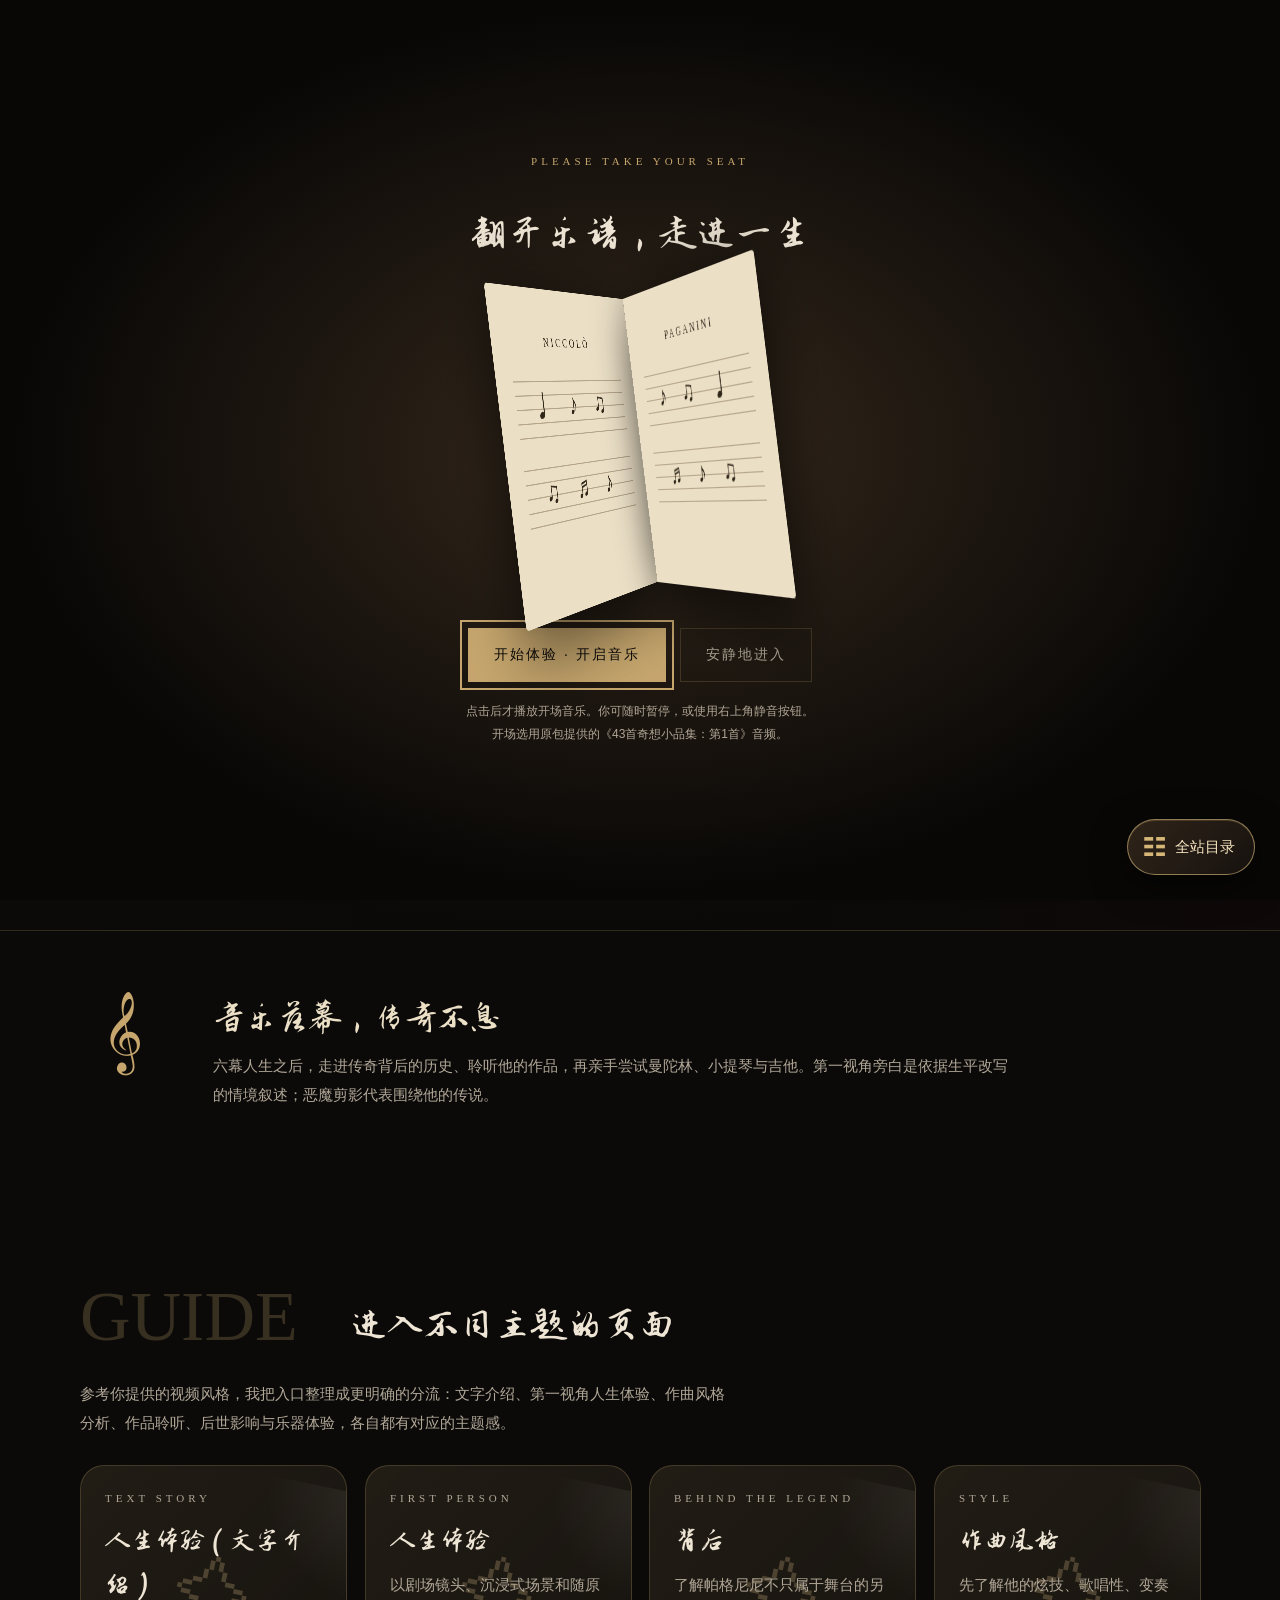
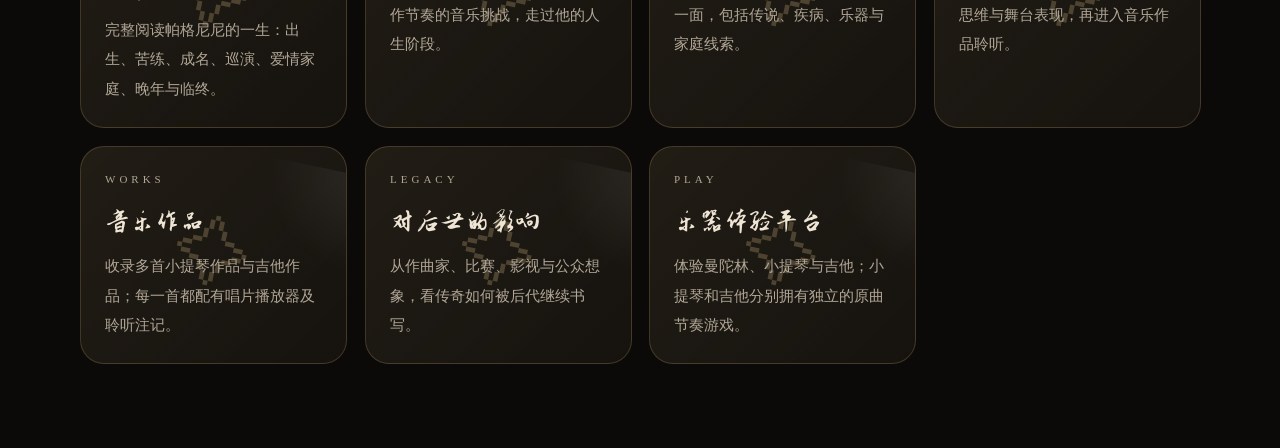
==== index.html @ 48b7a144 "Upload complete Paganini website project Upload all original HTML, CSS, JavaScript, images, audio fi" ====
<!doctype html>
<html lang="zh-CN">
<head>
  <meta charset="utf-8">
  <meta name="viewport" content="width=device-width,initial-scale=1">

  <title>关于帕格尼尼｜帕格尼尼</title>

  <meta
    name="description"
    content="化身帕格尼尼，以第一视角走过他的人生，聆听作品，并体验曼陀林、小提琴与吉他。"
  >

  <link rel="preconnect" href="https://fonts.googleapis.com">
  <link
    rel="preconnect"
    href="https://fonts.gstatic.com"
    crossorigin
  >
  <link
    href="https://fonts.googleapis.com/css2?family=Zhi+Mang+Xing&display=swap"
    rel="stylesheet"
  >

  <style>
    /* 所有页面共用：古典剧场、旧乐谱与暗金色。电脑设计宽度 ≥ 1024px。 */

    @font-face {
      font-family: "Zhi Mang Xing";
      src: url("assets/fonts/ZhiMangXing-Regular.ttf") format("truetype");
      font-display: swap;
    }

    :root {
      --bg: #0b0a09;
      --panel: #171410;
      --paper: #ebdfc6;
      --ink: #302719;
      --gold: #c6a66d;
      --red: #7b2634;
      --text: #eee5d5;
      --muted: #b1a797;
      --line: #c6a66d35;
      --pointer-x: 50%;
      --pointer-y: 30%;
      color-scheme: dark;
    }

    * {
      box-sizing: border-box;
    }

    html {
      scroll-behavior: smooth;
      scroll-padding-top: 90px;
    }

    body {
      margin: 0;
      min-width: 1024px;
      background: var(--bg);
      color: var(--text);
      font-family: "Microsoft YaHei", "PingFang SC", sans-serif;
      font-size: 15px;
      line-height: 1.95;
    }

    body::before {
      content: "";
      position: fixed;
      inset: 0;
      z-index: -1;
      background: radial-gradient(
        ellipse at var(--pointer-x) var(--pointer-y),
        #65322616,
        transparent 50%
      );
      pointer-events: none;
    }

    button,
    input,
    select {
      font: inherit;
    }

    button,
    a,
    input,
    select {
      touch-action: manipulation;
    }

    a {
      color: inherit;
    }

    button {
      color: inherit;
      background: none;
      cursor: pointer;
    }

    button:disabled {
      cursor: default;
      opacity: .55;
    }

    a,
    button,
    input,
    select {
      outline-offset: 6px;
    }

    a:focus-visible,
    button:focus-visible,
    input:focus-visible,
    select:focus-visible {
      outline: 2px solid var(--gold);
    }

    [hidden] {
      display: none !important;
    }

    img {
      display: block;
      max-width: 100%;
    }

    h1,
    h2,
    .chapter-title {
      font-family:
        "Zhi Mang Xing",
        "KaiTi",
        "STKaiti",
        "DFKai-SB",
        cursive;
      font-weight: 400;
      line-height: 1.2;
    }

    h1 {
      font-size: 82px;
      letter-spacing: 5px;
      margin: 18px 0 26px;
    }

    h2 {
      font-size: 48px;
      margin: 12px 0 24px;
    }

    h3 {
      font-size: 22px;
      font-weight: 500;
      line-height: 1.6;
    }

    p {
      margin: 0 0 18px;
    }

    .eyebrow {
      font: 11px/1.6 Georgia, serif;
      letter-spacing: 4px;
      color: var(--gold);
      text-transform: uppercase;
    }

    .small {
      font-size: 12px;
      color: var(--muted);
    }

    .gold {
      color: var(--gold);
    }

    .muted {
      color: var(--muted);
    }

    .wrap {
      width: 1120px;
      max-width: calc(100% - 112px);
      margin: auto;
    }

    .skip {
      position: fixed;
      top: -90px;
      left: 30px;
      z-index: 200;
      background: var(--paper);
      color: var(--ink);
      padding: 12px;
    }

    .skip:focus {
      top: 20px;
    }

    .site-header {
      height: 78px;
      position: fixed;
      inset: 0 0 auto;
      z-index: 50;
      padding: 0 42px;
      display: flex;
      align-items: center;
      justify-content: space-between;
      background: linear-gradient(#0b0a09ee, #0b0a0966);
      backdrop-filter: blur(12px);
      border-bottom: 1px solid #ffffff08;
    }

    .wordmark {
      text-decoration: none;
      display: flex;
      gap: 14px;
      align-items: center;
      letter-spacing: 4px;
      font: 16px Georgia, serif;
    }

    .wordmark b {
      font-size: 34px;
      color: var(--gold);
      font-weight: 400;
    }

    .wordmark small {
      font: 9px/1.5 Arial, sans-serif;
      letter-spacing: 3px;
      color: var(--muted);
    }

    .header-actions {
      display: flex;
      gap: 12px;
      align-items: center;
    }

    .icon-button,
    .journey-toggle {
      border: 1px solid var(--line);
      border-radius: 50%;
      width: 42px;
      height: 42px;
      display: grid;
      place-items: center;
      line-height: 1;
      color: var(--gold);
      transition: background .2s;
    }

    .icon-button:hover,
    .journey-toggle:hover {
      background: #c6a66d20;
    }

    .journey-toggle {
      font-size: 20px;
    }

    .journey-panel {
      position: fixed;
      top: 88px;
      right: 32px;
      width: 300px;
      padding: 24px;
      background: #15120ff5;
      border: 1px solid var(--line);
      box-shadow: 0 20px 80px #0009;
      z-index: 60;
    }

    .journey-panel h2 {
      font-size: 30px;
      margin: 0 0 18px;
    }

    .journey-panel ol {
      padding-left: 26px;
      margin: 0;
    }

    .journey-panel li {
      font-size: 13px;
      padding: 7px 0;
      color: var(--muted);
    }

    .journey-panel li.current {
      color: var(--paper);
    }

    .journey-panel li.current::after {
      content: " · 当前";
      color: var(--gold);
      font-size: 11px;
    }

    .journey-panel .small {
      margin: 16px 0 0;
    }

    .home-corner {
      position: fixed;
      bottom: 24px;
      left: 26px;
      z-index: 45;
      color: var(--paper);
      text-decoration: none;
      font-size: 12px;
      background: #0b0a09e8;
      border: 1px solid var(--line);
      padding: 9px 16px;
      border-radius: 30px;
    }

    .home-corner:hover {
      background: var(--red);
    }

    .read-progress {
      height: 2px;
      position: fixed;
      top: 77px;
      left: 0;
      background: var(--gold);
      width: 0;
      z-index: 55;
    }

    .btn {
      display: inline-flex;
      align-items: center;
      justify-content: center;
      gap: 18px;
      min-height: 50px;
      padding: 12px 25px;
      border: 1px solid var(--gold);
      text-decoration: none;
      font-size: 14px;
      letter-spacing: 2px;
      background: #c6a66d0c;
      transition: background .25s, transform .25s;
    }

    .btn:hover {
      background: var(--gold);
      color: var(--bg);
      transform: translateY(-2px);
    }

    .btn.primary {
      background: var(--gold);
      color: var(--bg);
    }

    .btn.primary:hover {
      background: #e2c997;
    }

    .btn.subtle {
      border-color: var(--line);
      color: var(--muted);
    }

    .button-row {
      display: flex;
      gap: 16px;
      align-items: center;
      flex-wrap: wrap;
    }

    .chapter-hero {
      padding: 162px 0 80px;
      border-bottom: 1px solid var(--line);
      position: relative;
      overflow: hidden;
    }

    .chapter-hero .intro {
      max-width: 690px;
      color: var(--muted);
      font-size: 16px;
    }

    .chapter-number {
      position: absolute;
      right: 7%;
      top: 100px;
      font: 210px/1 Georgia, serif;
      color: #c6a66d0c;
      pointer-events: none;
    }

    .chapter-hero .rule {
      height: 1px;
      width: 70px;
      background: var(--gold);
      margin: 32px 0;
    }

    .section {
      padding: 84px 0;
    }

    .section + .section {
      border-top: 1px solid var(--line);
    }

    .two-col {
      display: grid;
      grid-template-columns: 1fr 1fr;
      gap: 64px;
      align-items: center;
    }

    .section-title {
      max-width: 650px;
    }

    .section-lead {
      color: var(--muted);
      max-width: 650px;
    }

    .note-box {
      padding: 23px 27px;
      border-left: 2px solid var(--gold);
      background: #c6a66d09;
      color: var(--muted);
    }

    .source-note {
      font-size: 12px;
      color: var(--muted);
      margin-top: 24px;
    }

    .source-note a {
      color: var(--gold);
      text-underline-offset: 4px;
    }

    .next-part {
      padding: 95px 50px;
      text-align: center;
      border-top: 1px solid var(--line);
      background: radial-gradient(
        ellipse at center,
        #65212b20,
        transparent 70%
      );
    }

    .next-part h2 {
      font-size: 50px;
      margin: 20px 0 32px;
    }

    .next-part p {
      color: var(--muted);
    }

    .site-footer {
      padding: 24px 80px 85px;
      border-top: 1px solid var(--line);
      display: flex;
      justify-content: space-between;
      color: var(--muted);
      font: 10px Georgia, serif;
      letter-spacing: 2px;
    }

    .site-footer a {
      letter-spacing: 0;
      font: 12px "Microsoft YaHei", sans-serif;
    }

    .motion-ready .reveal {
      opacity: 0;
      transform: translateY(28px);
      transition: opacity .85s, transform .85s;
    }

    .motion-ready .reveal.visible {
      opacity: 1;
      transform: none;
    }

    .note-field {
      position: fixed;
      inset: 0;
      pointer-events: none;
      z-index: -1;
      overflow: hidden;
    }

    .floating-note {
      position: absolute;
      bottom: -100px;
      color: var(--gold);
      opacity: 0;
      font: 25px Georgia, serif;
      animation: note-drift 22s linear infinite;
    }

    .cursor-note {
      position: fixed;
      z-index: 90;
      pointer-events: none;
      color: var(--gold);
      font-size: 20px;
      animation: note-pop .8s ease-out forwards;
    }

    .cursor-dot {
      position: fixed;
      pointer-events: none;
      z-index: 89;
      border: 1px solid #c6a66d70;
      width: 23px;
      height: 23px;
      border-radius: 50%;
      transform: translate(-50%, -50%);
      transition: width .2s, height .2s;
      opacity: .65;
    }

    .toast {
      position: fixed;
      right: 30px;
      bottom: 28px;
      z-index: 100;
      max-width: 440px;
      background: #201a13f5;
      border: 1px solid var(--gold);
      padding: 15px 22px;
      font-size: 13px;
      box-shadow: 0 12px 45px #0008;
    }

    /* 封面：自由布局的肖像、恶魔剪影、流动琴弦。 */

    .cover {
      min-height: 930px;
      height: 100vh;
      position: relative;
      overflow: hidden;
      padding: 190px 8% 130px;
    }

    .cover::before {
      content: "";
      position: absolute;
      inset: 0;
      background:
        linear-gradient(
          90deg,
          #0b0a09 2%,
          #0b0a09b0 55%,
          #39101820
        ),
        url("assets/images/hero-devil.svg") 70% 40% / cover no-repeat;
      pointer-events: none;
    }

    .cover-copy {
      position: relative;
      z-index: 3;
      width: 57%;
    }

    .cover h1 {
      font-size: 116px;
      letter-spacing: 8px;
      line-height: 1.13;
      margin: 24px 0 20px;
    }

    .cover h1 span {
      display: block;
      font-size: 48px;
      color: var(--gold);
      margin-bottom: 10px;
    }

    .cover .intro {
      width: 450px;
      color: var(--muted);
      font-size: 16px;
    }

    .cover-caption {
      position: absolute;
      left: 8%;
      top: 110px;
      z-index: 3;
    }

    .cover-portrait {
      position: absolute;
      right: 12%;
      top: 23%;
      width: 29%;
      height: 55%;
      transform: rotate(6deg);
      border: 1px solid #c6a66d66;
      padding: 9px;
      background: #130f0a;
      box-shadow: 0 35px 100px #000c;
      z-index: 2;
      animation: portrait-breathe 9s ease-in-out infinite;
    }

    .cover-portrait img {
      height: 100%;
      width: 100%;
      object-fit: cover;
      filter: sepia(.25) contrast(1.08);

    }

    .cover-portrait::after {
      content: "THE DEVIL’S VIOLINIST";
      position: absolute;
      bottom: -40px;
      left: 0;
      letter-spacing: 4px;
      font: 11px Georgia, serif;
      color: var(--gold);
    }

    .cover-date {
      position: absolute;
      right: 5%;
      top: 17%;
      writing-mode: vertical-rl;
      letter-spacing: 6px;
      font: 12px Georgia, serif;
      color: var(--muted);
      z-index: 3;
    }

    .cover-string {
      position: absolute;
      height: 1px;
      width: 65%;
      background: linear-gradient(
        90deg,
        transparent,
        #c6a66d70,
        transparent
      );
      transform: rotate(-26deg);
      right: -5%;
      top: 30%;
      pointer-events: none;
    }

    .cover-string:nth-of-type(2) {
      top: 39%;
    }

    .cover-string:nth-of-type(3) {
      top: 63%;
    }

    .cover-tag {
      font-size: 12px;
      letter-spacing: 3px;
      border-left: 1px solid var(--red);
      padding-left: 18px;
      color: var(--gold);
      margin: 30px 0;
    }

    .cover-bottom {
      position: absolute;
      bottom: 50px;
      left: 8%;
      right: 7%;
      display: flex;
      justify-content: space-between;
      align-items: center;
      border-top: 1px solid var(--line);
      padding-top: 24px;
      z-index: 4;
    }

    .cover-bottom span {
      color: var(--muted);
      font: 10px Georgia, serif;
      letter-spacing: 3px;
    }

    .cover-bottom .btn {
      min-width: 250px;
    }

    .cover-after {
      padding: 65px 8%;
      display: flex;
      gap: 70px;
      color: var(--muted);
      border-top: 1px solid var(--line);
    }

    .cover-after .large-note {
      font-size: 70px;
      color: var(--gold);
      line-height: 1;
    }

    .cover-after h2 {
      font-size: 36px;
      color: var(--paper);
      margin: 0 0 12px;
    }

    .cover-after p {
      max-width: 800px;
    }

    /* 用户点击后才解锁开场；无 JS 时此面板保持隐藏。 */

    .opening-overlay {
      position: fixed;
      inset: 0;
      background: radial-gradient(
        ellipse,
        #36291c,
        #080706 70%
      );
      z-index: 110;
      display: flex;
      flex-direction: column;
      align-items: center;
      justify-content: center;
      text-align: center;
      overflow: hidden;
    }

    .opening-overlay .eyebrow {
      margin-bottom: 25px;
    }

    .opening-overlay h2 {
      font-size: 42px;
    }

    .book {
      width: 440px;
      height: 285px;
      position: relative;
      perspective: 1000px;
      margin: 16px 0 45px;
      transform: rotate(-7deg);
    }

    .book-page {
      position: absolute;
      width: 50%;
      height: 100%;
      background: var(--paper);
      color: var(--ink);
      box-shadow: 0 15px 70px #000a;
      top: 0;
      padding: 40px 23px;
    }

    .book-page.left {
      left: 0;
      transform-origin: right;
      border-radius: 4px 0 0 4px;
      transform: rotateY(60deg);
    }

    .book-page.right {
      right: 0;
      transform-origin: left;
      transform: rotateY(-60deg);
      border-radius: 0 4px 4px 0;
    }

    .book-page .staff {
      height: 60px;
      margin: 15px 0;
      background: repeating-linear-gradient(
        transparent 0 8px,
        #705c4070 8px 9px,
        transparent 9px 12px
      );
      font-size: 27px;
      line-height: 60px;
      letter-spacing: 10px;
    }

    .opening-overlay.opening-play .book-page.left {
      animation: book-left 1.25s ease forwards;
    }

    .opening-overlay.opening-play .book-page.right {
      animation: book-right 1.25s ease forwards;
    }

    .opening-overlay.dismiss {
      animation: intro-away .5s ease forwards;
      pointer-events: none;
    }

    .opening-choice {
      display: flex;
      gap: 14px;
      align-items: center;
    }

    .opening-overlay .small {
      max-width: 470px;
      margin: 18px 0 0;
    }

    .opening-overlay button.subtle {
      background: none;
    }

    .opening-overlay .book-page p {
      font: 12px Georgia, serif;
      letter-spacing: 3px;
    }

    /* 每页进出均使用同一覆盖层；默认不挡页面。 */

    .transition {
      position: fixed;
      inset: 0;
      z-index: 120;
      visibility: hidden;
      pointer-events: none;
      overflow: hidden;
      --shut: 0;
    }

    .transition.active {
      visibility: visible;
    }

    .transition .curtain {
      position: absolute;
      top: 0;
      bottom: 0;
      width: 51%;
      background: repeating-linear-gradient(
        90deg,
        #320c16 0,
        #741f32 7%,
        #330d18 16%
      );
      box-shadow: inset 0 -18px 30px #0009;
      transition: transform .6s cubic-bezier(.77, 0, .18, 1);
    }

    .transition .curtain.left {
      left: 0;
      transform: translateX(-103%);
      border-right: 2px solid #c6a66d;
    }

    .transition .curtain.right {
      right: 0;
      transform: translateX(103%);
      border-left: 2px solid #c6a66d;
    }

    .transition.closed .curtain {
      transform: translateX(0);
    }

    .transition-badge {
      position: absolute;
      left: 50%;
      top: 50%;
      transform: translate(-50%, -50%);
      opacity: 0;
      text-align: center;
      transition: opacity .25s;
      color: var(--paper);
      font: 28px Georgia, serif;
      letter-spacing: 5px;
    }

    .transition.closed .transition-badge {
      opacity: 1;
    }

    .transition[data-theme="score"] .curtain {
      background:
        repeating-linear-gradient(
          0deg,
          transparent 0 28px,
          #67533544 28px 29px,
          transparent 29px 42px
        ),
        var(--paper);
      border-color: #766342;
    }

    .transition[data-theme="score"] .transition-badge {
      color: var(--ink);
    }

    .transition[data-theme="instrument"] .transition-badge {
      font-size: 52px;
    }

    .transition[data-theme="reflection"] .transition-badge {
      font-size: 44px;
      color: #e2bd92;
    }

    /* 人生剧场：图片是底层，镜头与局部矢量动作分别控制。 */

    .life-hero {
      min-height: 460px;
      padding-bottom: 65px;
    }

    .life-hero h1 {
      font-size: 68px;
    }

    .life-intro {
      padding-top: 130px;
    }

    .scene-title {
      display: flex;
      align-items: baseline;
      gap: 28px;
      margin-bottom: 22px;
    }

    .scene-title h2 {
      font-size: 40px;
      margin: 0;
    }

    .scene-title .eyebrow {
      min-width: 115px;
    }

    .life-scene {
      padding: 76px 0;
      border-bottom: 1px solid var(--line);
    }

    .scene-grid {
      display: grid;
      grid-template-columns: 1fr 305px;
      gap: 32px;
      align-items: center;
    }

    .scene-frame {
      position: relative;
      height: 520px;
      overflow: hidden;
      background: #19130c;
      border: 1px solid #c6a66d40;
      isolation: isolate;
    }

    .scene-frame .scene-photo {
      position: absolute;
      inset: 0;
      height: 100%;
      width: 100%;
      object-fit: cover;
      transform: scale(1.03);
      animation: camera-drift 18s ease-in-out infinite alternate;
    }

    .scene-frame::after {
      content: "";
      position: absolute;
      inset: 0;
      background: linear-gradient(
        0deg,
        #0009,
        transparent 45%
      );
      z-index: 4;
      pointer-events: none;
    }

    .scene-frame .film-grain {
      position: absolute;
      inset: 0;
      z-index: 5;
      pointer-events: none;
      background: repeating-linear-gradient(
        0deg,
        #0000 0 3px,
        #0002 4px 4.4px
      );
      opacity: .24;
    }

    .scene-frame .scene-label {
      position: absolute;
      bottom: 22px;
      left: 26px;
      color: #ecdfc8;
      font-size: 11px;
      letter-spacing: 2px;
      z-index: 8;
    }

    .scene-frame .scene-label span {
      font: 10px Georgia, serif;
      letter-spacing: 3px;
      margin-right: 18px;
      color: var(--gold);
    }

    .scene-aside p {
      font-size: 16px;
      color: #d3c8b7;
    }

    .scene-aside .fact {
      font-size: 12px;
      color: var(--gold);
      border-top: 1px solid var(--line);
      padding-top: 15px;
      margin-top: 20px;
    }

    .narrate {
      width: 100%;
      text-align: left;
      border: 1px solid var(--line);
      padding: 10px 16px;
      display: flex;
      justify-content: space-between;
      align-items: center;
      font-size: 13px;
      margin-top: 24px;
    }

    .narrate.speaking {
      border-color: var(--gold);
      background: #c6a66d18;
    }

    .voice-label {
      font-size: 10px;
      color: var(--muted);
      display: block;
      margin: 8px 0;
    }

    .chapter-strip {
      display: flex;
      gap: 8px;
      margin: 30px 0 0;
    }

    .chapter-strip span {
      flex: 1;
      height: 3px;
      background: var(--line);
    }

    .chapter-strip span.done {
      background: var(--gold);
    }

    .prologue-stage {
      position: relative;
      height: 580px;
      background:
        radial-gradient(
          ellipse at 50% 35%,
          #e0c29135,
          transparent 60%
        ),
        #100e0b;
      border: 1px solid var(--line);
      overflow: hidden;
    }

    .prologue-stage .stage-art {
      height: 100%;
      width: 100%;
    }

    .prologue-stage .staff-lines {
      position: absolute;
      inset: 18% 2%;
      background: repeating-linear-gradient(
        0deg,
        transparent 0 37px,
        #c6a66d15 38px 39px
      );
      transform: rotate(-10deg);
      pointer-events: none;
    }

    .prologue-stage iframe,
    .prologue-stage video {
      position: absolute;
      inset: 0;
      width: 100%;
      height: 100%;
      border: 0;
      background: #000;
      z-index: 8;
    }

    .performance-button {
      position: absolute;
      left: 30px;
      bottom: 26px;
      z-index: 10;
    }

    .prologue-aside {
      padding: 30px;
      border-left: 1px solid var(--line);
    }

    .prologue-layout {
      display: grid;
      grid-template-columns: 2.2fr 1fr;
      gap: 30px;
    }

    .prologue-notes {
      font-size: 30px;
      color: var(--gold);
      letter-spacing: 12px;
      animation: notation-sway 4s ease-in-out infinite;
    }

    .side-quote {
      font-family: "KaiTi", serif;
      font-size: 25px;
      color: var(--paper);
      margin: 35px 0;
    }

    .day-shade {
      position: absolute;
      inset: 0;
      z-index: 3;
      background: linear-gradient(
        90deg,
        #081b4077,
        #150a17a6
      );
      opacity: var(--night, 0);
      transition: opacity 1s;
      pointer-events: none;
    }

    .window-sky {
      position: absolute;
      width: 12%;
      height: 45%;
      left: 6%;
      top: 3%;
      z-index: 2;
      background: #162849;
      opacity: var(--night, 0);
      mix-blend-mode: multiply;
      transition: opacity 1s;
      pointer-events: none;
    }

    .practice-sheet {
      position: absolute;
      z-index: 6;
      right: 32%;
      top: 43%;
      width: 18%;
      height: 22%;
      background: var(--paper);
      border: 1px solid #9c784d;
      transform: rotate(-7deg);
      color: #6c5739;
      box-shadow: 0 4px 20px #0008;
      padding: 14px;
      font: 26px Georgia, serif;
      line-height: 1.35;
    }

    .practice-sheet.flipping {
      animation: sheet-flip .55s ease;
    }

    .practice-sheet::before {
      content: "";
      position: absolute;
      inset: 14px;
      background: repeating-linear-gradient(
        transparent 0 12px,
        #8e795f77 13px 14px
      );
      pointer-events: none;
    }

    .practice-sheet span {
      position: relative;
    }

    .practice-controls {
      background: #15110d;
      border: 1px solid var(--line);
      margin-top: 25px;
      padding: 22px;
      display: flex;
      align-items: center;
      justify-content: space-between;
      gap: 24px;
    }

    .practice-meter {
      display: flex;
      align-items: center;
      gap: 18px;
    }

    .practice-meter strong {
      font: 38px Georgia, serif;
      color: var(--gold);
    }

    .practice-meter label {
      font-size: 12px;
      color: var(--muted);
    }

    .practice-meter progress {
      width: 140px;
      height: 5px;
      accent-color: var(--gold);
    }

    .practice-caption {
      font-size: 13px;
      color: var(--muted);
      min-width: 245px;
    }

    .performer-layer {
      position: absolute;
      z-index: 6;
      bottom: 0;
      right: 0;
      width: 52%;
      height: 95%;
      pointer-events: none;
      filter: drop-shadow(0 7px 12px #0007);
    }

    .performer-layer .torso {
      transform-origin: 55% 65%;
      animation: body-breathe 5.5s ease-in-out infinite;
    }

    .performer-layer .bow-arm {
      transform-box: fill-box;
      transform-origin: 20% 80%;
      animation: bow-play 2.2s ease-in-out infinite alternate;
      animation-play-state: paused;
    }

    .performer-layer .finger {
      transform-box: fill-box;
      transform-origin: center;
      animation: finger-move .45s ease-in-out infinite alternate;
      animation-play-state: paused;
    }

    .performer-layer.playing .bow-arm,
    .performer-layer.playing .finger {
      animation-play-state: running;
    }

    .performer-layer.practice-playing .bow-arm {
      animation: practice-bow .8s ease-in-out;
    }

    .performer-layer.practice-playing .finger {
      animation: finger-move .18s ease-in-out 4 alternate;
    }

    .stage-glow {
      position: absolute;
      z-index: 2;
      inset: -40% 10% -20%;
      background: conic-gradient(
        from 155deg at 50% 0%,
        transparent,
        #f1d29322 10deg,
        transparent 40deg
      );
      transform-origin: top;
      animation: light-sweep 12s ease-in-out infinite alternate;
      pointer-events: none;
    }

    .whisper-trigger {
      position: absolute;
      z-index: 9;
      border: 1px solid #c6a66daa;
      border-radius: 50%;
      width: 42px;
      height: 42px;
      background: #15110eda;
      color: var(--paper);
      font-size: 20px;
      box-shadow: 0 0 30px #c6a66d30;
      animation: whisper-pulse 3s ease-in-out infinite;
    }

    .whisper-trigger:nth-of-type(1) {
      left: 19%;
      top: 43%;
    }

    .whisper-trigger:nth-of-type(2) {
      left: 53%;
      top: 34%;
    }

    .whisper-trigger:nth-of-type(3) {
      left: 78%;
      top: 49%;
    }

    .whisper-popup {
      position: absolute;
      z-index: 10;
      left: 15%;
      right: 15%;
      top: 12%;
      padding: 20px 24px;
      background: #0f0c09f5;
      border: 1px solid var(--gold);
      text-align: center;
      font-size: 18px;
      box-shadow: 0 15px 50px #0008;
    }

    .whisper-popup button {
      float: right;
      border: 0;
      font-size: 20px;
    }

    .whisper-popup small {
      display: block;
      font-size: 10px;
      color: var(--muted);
      margin-top: 8px;
    }

    .tour-stops {
      display: flex;
      gap: 8px;
      flex-wrap: wrap;
      margin: 24px 0;
    }

    .tour-stops button {
      padding: 8px 11px;
      border: 1px solid var(--line);
      font: 10px Georgia, serif;
      letter-spacing: 1px;
    }

    .tour-stops button[aria-pressed="true"] {
      background: var(--gold);
      color: var(--bg);
    }

    .tour-caption {
      position: absolute;
      left: 30px;
      top: 25px;
      z-index: 7;
      display: flex;
      flex-direction: column;
      background: #0b0a09b0;
      padding: 15px 20px;
      border-left: 2px solid var(--gold);
    }

    .tour-caption strong {
      font: 26px Georgia, serif;
      letter-spacing: 3px;
    }

    .tour-caption span {
      font-size: 12px;
      color: var(--gold);
    }

    .end-string {
      height: 150px;
      display: grid;
      place-items: center;
      position: relative;
      font: 32px Georgia, serif;
      letter-spacing: 15px;
    }

    .end-string::before {
      content: "";
      height: 1px;
      position: absolute;
      left: 0;
      right: 0;
      top: 50%;
      background: linear-gradient(
        90deg,
        transparent,
        var(--gold),
        transparent
      );
      z-index: -1;
    }

    .end-string span {
      background: var(--bg);
      padding: 0 30px;
    }

    .memory-frame {
      animation: memory-light 15s ease-in-out infinite alternate;
    }

    /* 历史档案、作品与影响采用各自独立的阅读布局。 */

    .archive-image {
      position: relative;
      padding: 16px;
      border: 1px solid var(--line);
      transform: rotate(-3deg);
      background: #17110c;
    }

    .archive-image img {
      width: 100%;
      max-height: 510px;
      object-fit: cover;
      filter: sepia(.1);
    }

    .archive-image figcaption {
      font-size: 11px;
      color: var(--muted);
      margin-top: 12px;
      letter-spacing: 2px;
    }

    .archive-tabs {
      display: flex;
      border-bottom: 1px solid var(--line);
      gap: 25px;
      margin: 30px 0;
    }

    .archive-tabs button {
      border: 0;
      color: var(--muted);
      padding: 10px 0;
      border-bottom: 2px solid transparent;
    }

    .archive-tabs button[aria-selected="true"] {
      border-color: var(--gold);
      color: var(--paper);
    }

    .archive-paper {
      padding: 35px;
      background: var(--paper);
      color: var(--ink);
      position: relative;
      box-shadow: 0 18px 50px #0005;
    }

    .archive-paper .eyebrow {
      color: #876331;
    }

    .archive-paper p {
      color: #4f4535;
    }

    .archive-paper h3 {
      font-family: "KaiTi", serif;
      font-size: 28px;
      margin-top: 0;
    }

    .evidence {
      display: grid;
      grid-template-columns: 1fr 1fr;
      gap: 25px;
      margin: 35px 0;
    }

    .evidence article {
      border: 1px solid var(--line);
      padding: 28px;
    }

    .evidence .legend {
      border-left: 2px solid var(--red);
    }

    .evidence .document {
      border-left: 2px solid var(--gold);
    }

    details {
      border-bottom: 1px solid var(--line);
      padding: 20px 0;
    }

    summary {
      cursor: pointer;
      color: var(--paper);
      font-size: 18px;
      list-style: none;
      display: flex;
      justify-content: space-between;
      align-items: center;
    }

    summary::after {
      content: "＋";
      color: var(--gold);
    }

    details[open] summary::after {
      content: "−";
    }

    details p {
      color: var(--muted);
      padding-top: 18px;
      margin-bottom: 0;
    }

    .music-section-label {
      font: 70px Georgia, serif;
      color: #c6a66d3d;
      margin-right: 25px;
    }

    .track {
      display: grid;
      grid-template-columns: 175px 1fr;
      gap: 38px;
      align-items: center;
      padding: 45px 0;
      border-bottom: 1px solid var(--line);
    }

    .record-button {
      position: relative;
      width: 172px;
      height: 172px;
      border: 1px solid #a5956d;
      border-radius: 50%;
      background: repeating-radial-gradient(
        circle,
        #181818 0 1px,
        #242321 2px 3px,
        #111 4px 5px
      );
      box-shadow: 0 14px 45px #0009;
      display: grid;
      place-items: center;
      transition: transform .3s;
    }

    .record-button:hover {
      transform: scale(1.04);
    }

    .record-disc {
      position: absolute;
      inset: 0;
      border-radius: 50%;
      animation: record-spin 4s linear infinite;
      animation-play-state: paused;
      background: conic-gradient(
        transparent,
        #ffffff10,
        transparent 30%,
        #ffffff12,
        transparent
      );
      pointer-events: none;
    }

    .record-button .label {
      position: relative;
      width: 68px;
      height: 68px;
      border-radius: 50%;
      background: var(--red);
      display: grid;
      place-items: center;
      font: 22px Georgia, serif;
      border: 1px solid var(--gold);
      box-shadow: inset 0 0 0 6px #0002;
      z-index: 2;
    }

    .track.playing .record-disc {
      animation-play-state: running;
    }

    .record-button .play-symbol {
      position: absolute;
      bottom: -34px;
      font-size: 12px;
      color: var(--gold);
      width: 170px;
    }

    .track h2 {
      font-size: 36px;
      margin: 8px 0 12px;
    }

    .track p {
      color: var(--muted);
      max-width: 740px;
      font-size: 14px;
    }

    .track .eyebrow {
      font-size: 10px;
    }

    .track-controls {
      display: flex;
      gap: 18px;
      align-items: center;
      font-size: 12px;
      color: var(--gold);
      margin-top: 18px;
    }

    .track-progress {
      height: 4px;
      flex: 1;
      accent-color: var(--gold);
      max-width: 400px;
    }

    .track-time {
      min-width: 95px;
      letter-spacing: 1px;
    }

    .track-info {
      min-width: 0;
    }

    .track-status {
      font-size: 11px;
      color: var(--muted);
      margin-top: 10px;
    }

    .track.unavailable .record-button {
      filter: grayscale(1);
      opacity: .5;
    }

    .listening-hint {
      border-top: 1px solid var(--line);
      border-bottom: 1px solid var(--line);
      display: flex;
      align-items: center;
      gap: 24px;
      padding: 23px 0;
      font-size: 13px;
      color: var(--muted);
    }

    .listening-hint b {
      color: var(--gold);
      font-size: 28px;
    }

    .audio-credit {
      font-size: 11px;
      color: var(--muted);
    }

    .timeline {
      display: grid;
      grid-template-columns: repeat(4, 1fr);
      margin: 50px 0;
      border-top: 1px solid var(--gold);
    }

    .timeline-item {
      padding: 30px 25px 0 0;
      position: relative;
    }

    .timeline-item::before {
      content: "";
      position: absolute;
      top: -5px;
      left: 0;
      width: 9px;
      height: 9px;
      border-radius: 50%;
      background: var(--gold);
    }

    .timeline-item strong {
      font: 32px Georgia, serif;
      color: var(--gold);
    }

    .timeline-item p {
      font-size: 13px;
      color: var(--muted);
      margin-top: 12px;
    }

    .legacy-gallery {
      display: grid;
      grid-template-columns: 1.3fr 1fr;
      gap: 25px;
      margin-top: 35px;
    }

    .legacy-gallery figure {
      margin: 0;
    }

    .legacy-gallery img {
      height: 270px;
      width: 100%;
      object-fit: cover;
      border: 1px solid var(--line);
    }

    .legacy-gallery figcaption {
      font-size: 11px;
      color: var(--muted);
      margin-top: 10px;
    }

    .influence-notes {
      display: grid;
      grid-template-columns: 1fr 1fr 1fr;
      gap: 30px;
    }

    .influence-notes article {
      padding: 30px 0;
      border-top: 1px solid var(--gold);
    }

    .influence-notes .big {
      font: 42px Georgia, serif;
      color: var(--gold);
    }

    .film-pair {
      display: grid;
      grid-template-columns: 1fr 1fr;
      gap: 40px;
    }

    .film-pair article {
      display: grid;
      grid-template-columns: 140px 1fr;
      gap: 25px;
    }

    .film-pair img {
      width: 140px;
      height: 210px;
      object-fit: cover;
    }

    .film-pair p {
      font-size: 13px;
      color: var(--muted);
    }

    .legacy-question {
      border: 1px solid var(--line);
      padding: 25px;
      margin-top: 40px;
    }

    .legacy-question button {
      margin: 12px 12px 0 0;
    }

    /* 乐器控制台。实际发声由 instrument-engine.js 管理。 */

    .instrument-workbench {
      background:
        radial-gradient(
          ellipse at 70% 30%,
          #4e352c40,
          transparent
        ),
        #15120f;
      border: 1px solid var(--line);
      padding: 36px;
    }

    .instrument-tabs {
      display: flex;
      gap: 14px;
      margin-bottom: 28px;
    }

    .instrument-tabs button {
      border: 1px solid var(--line);
      padding: 13px 24px;
      flex: 1;
      display: flex;
      justify-content: space-between;
    }

    .instrument-tabs button[aria-selected="true"] {
      background: var(--gold);
      color: var(--bg);
    }

    .instrument-overview {
      display: grid;
      grid-template-columns: 1.5fr 1fr;
      gap: 50px;
      align-items: center;
      min-height: 260px;
    }

    .instrument-art {
      height: 260px;
      position: relative;
      display: grid;
      place-items: center;
    }

    .instrument-art svg {
      height: 245px;
      width: 100%;
      overflow: visible;
      filter: drop-shadow(0 15px 22px #0009);
    }

    .instrument-art .string {
      stroke: var(--paper);
      stroke-width: 1;
    }

    .instrument-art.sounding .string {
      animation: string-vibrate .12s linear infinite alternate;
    }

    .instrument-description h2 {
      font-size: 40px;
      margin-top: 0;
    }

    .instrument-description p {
      font-size: 13px;
      color: var(--muted);
    }

    .sample-badge {
      display: inline-flex;
      color: var(--gold);
      background: #c6a66d12;
      border: 1px solid var(--line);
      padding: 7px 12px;
      font-size: 12px;
    }

    .synth-badge {
      color: #e3bba0;
      border-color: #b38163;
    }

    .instrument-toolbar {
      padding: 24px 0;
      border-top: 1px solid var(--line);
      display: flex;
      gap: 26px;
      align-items: center;
      flex-wrap: wrap;
    }

    .instrument-toolbar label {
      font-size: 12px;
      color: var(--muted);
      display: flex;
      align-items: center;
      gap: 10px;
    }

    .instrument-toolbar input {
      width: 120px;
      accent-color: var(--gold);
    }

    .instrument-toolbar select {
      background: #100e0b;
      border: 1px solid var(--line);
      color: var(--paper);
      padding: 6px;
    }

    .piano-keys {
      position: relative;
      display: flex;
      height: 175px;
      margin: 16px 0 20px;
      gap: 5px;
    }

    .note-key {
      height: 175px;
      flex: 1;
      background: var(--paper);
      color: var(--ink);
      border: 0;
      border-bottom: 6px solid #af9d7d;
      border-radius: 0 0 6px 6px;
      display: flex;
      flex-direction: column;
      align-items: center;
      justify-content: flex-end;
      padding-bottom: 20px;
      transition: background .08s, transform .08s;
    }

    .note-key.black {
      height: 112px;
      background: #171310;
      color: var(--paper);
      border: 1px solid #8c7550;
      position: absolute;
      z-index: 3;
      width: 6.8%;
      top: 0;
      padding-bottom: 13px;
      border-bottom: 5px solid #020202;
    }

    .note-key.active {
      background: var(--gold);
      transform: translateY(3px);
      border-bottom-width: 3px;
      box-shadow: 0 0 25px #c6a66d50;
    }

    .note-key kbd {
      font: 19px Georgia, serif;
    }

    .note-key small {
      font: 10px Arial, sans-serif;
      margin-top: 8px;
      letter-spacing: 1px;
    }

    .key-guide {
      display: flex;
      justify-content: space-between;
      color: var(--muted);
      font-size: 12px;
    }

    .instrument-log {
      font: 12px Georgia, serif;
      letter-spacing: 2px;
      color: var(--gold);
      height: 30px;
      padding-top: 8px;
    }

    .sample-upload {
      margin-top: 36px;
      border-top: 1px solid var(--line);
      padding-top: 22px;
    }

    .sample-upload input {
      font-size: 12px;
      max-width: 330px;
    }

    .sample-upload .small {
      margin-top: 10px;
    }

    .signal-meter {
      display: flex;
      gap: 3px;
      height: 22px;
      align-items: flex-end;
      min-width: 75px;
    }

    .signal-meter i {
      display: block;
      width: 4px;
      background: var(--gold);
      height: 4px;
      transition: height .2s;
    }

    .signal-meter.sounding i {
      animation: signal .5s ease-in-out infinite alternate;
    }

    .signal-meter i:nth-child(2n) {
      animation-delay: .2s !important;
    }

    .signal-meter i:nth-child(3n) {
      animation-delay: .1s !important;
    }

    /* 原感想与资料段落保持内容不变，只重新排版。 */

    .reflection-symbols {
      position: absolute;
      right: 12%;
      top: 130px;
      font-size: 115px;
      color: #c6a66d22;
      display: flex;
      align-items: center;
      gap: 30px;
    }

    .reflection-symbols .heart {
      color: #7b263480;
      animation: heart-pulse 2.8s ease-in-out infinite;
    }

    .reflection-symbols .source-paper {
      font-size: 80px;
      transform: rotate(14deg);
    }

    .reflection-card {
      max-width: 850px;
      margin: auto;
      padding: 55px 62px;
      border: 1px solid var(--line);
      background: #17130f;
      position: relative;
    }

    .reflection-card::before {
      content: "“";
      position: absolute;
      right: 35px;
      top: 5px;
      font: 110px Georgia, serif;
      color: #c6a66d20;
    }

    .reflection-card p {
      font-size: 15px;
      color: #d8cebd;
      margin-bottom: 26px;
      line-height: 2.15;
    }

    .reflection-card .opening {
      font-size: 23px;
      color: var(--paper);
    }

    .reflection-card .ending {
      font-size: 18px;
      text-align: center;
      color: var(--gold);
    }

    .source-list {
      display: flex;
      flex-direction: column;
      gap: 16px;
    }

    .source-item {
      display: flex;
      gap: 24px;
      align-items: flex-start;
      padding: 25px;
      background: #15110e;
      border: 1px solid var(--line);
    }

    .source-number {
      color: var(--gold);
      font: 32px Georgia, serif;
      min-width: 45px;
    }

    .source-content {
      flex: 1;
      min-width: 0;
    }

    .source-label {
      font-size: 14px;
      margin-bottom: 7px;
    }

    .source-item a {
      font: 12px/1.8 Arial, sans-serif;
      color: var(--muted);
      overflow-wrap: anywhere;
    }

    .reflection-nav {
      display: flex;
      gap: 30px;
      padding: 25px 0;
      border-bottom: 1px solid var(--line);
    }

    .reflection-nav a {
      color: var(--gold);
      font-size: 13px;
      text-underline-offset: 8px;
    }

    .reflection-lamp {
      position: absolute;
      left: -12px;
      top: 0;
      width: 2px;
      height: 0;
      background: var(--gold);
      transition: height .3s;
    }

    .transition[data-theme="score"] {
      perspective: 1200px;
    }

    .transition[data-theme="score"] .curtain.left {
      transform-origin: right center;
      transform: translateX(-103%) rotateY(58deg);
    }

    .transition[data-theme="score"] .curtain.right {
      transform-origin: left center;
      transform: translateX(103%) rotateY(-58deg);
    }

    .transition[data-theme="score"].closed .curtain {
      transform: translateX(0) rotateY(0);
    }

    .scene-frame video {
      position: absolute;
      inset: 0;
      width: 100%;
      height: 100%;
      object-fit: cover;
      z-index: 11;
    }

    .scene-frame .performance-button {
      z-index: 12;
    }

    .source-paper {
      animation: notation-sway 6s ease-in-out infinite;
    }

    .hero-heart {
      display: inline-block;
      animation: heart-pulse 2s ease-in-out infinite;
    }

    @keyframes note-drift {
      0% {
        transform: translateY(0) rotate(-20deg);
        opacity: 0;
      }

      15% {
        opacity: .1;
      }

      85% {
        opacity: .1;
      }

      100% {
        transform: translateY(-115vh) rotate(40deg);
        opacity: 0;
      }
    }

    @keyframes note-pop {
      from {
        opacity: .8;
        transform: translate(-50%, -50%) scale(.6);
      }

      to {
        opacity: 0;
        transform: translate(-50%, -110px) scale(1.4) rotate(20deg);
      }
    }

    @keyframes record-spin {
      to {
        transform: rotate(360deg);
      }
    }

    @keyframes portrait-breathe {
      50% {
        transform: rotate(4deg) translateY(-8px);
      }
    }

    @keyframes book-left {
      to {
        transform: rotateY(0);
      }
    }

    @keyframes book-right {
      to {
        transform: rotateY(0);
      }
    }

    @keyframes intro-away {
      to {
        opacity: 0;
        transform: scale(1.07);
      }
    }

    @keyframes camera-drift {
      to {
        transform: scale(1.09) translate(-1%, -.5%);
      }
    }

    @keyframes body-breathe {
      50% {
        transform: translateY(-2px) rotate(.25deg);
      }
    }

    @keyframes bow-play {
      to {
        transform: translateX(24px) rotate(-7deg);
      }
    }

    @keyframes practice-bow {
      50% {
        transform: translateX(35px) rotate(-9deg);
      }
    }

    @keyframes finger-move {
      to {
        transform: translateY(2px) rotate(4deg);
      }
    }

    @keyframes sheet-flip {
      50% {
        transform: rotate(-7deg) rotateY(-90deg);
      }

      100% {
        transform: rotate(-7deg);
      }
    }

    @keyframes light-sweep {
      to {
        transform: rotate(8deg);
        opacity: .7;
      }
    }

    @keyframes notation-sway {
      50% {
        transform: translateY(-7px);
        opacity: .65;
      }
    }

    @keyframes whisper-pulse {
      50% {
        box-shadow: 0 0 28px #c6a66d55;
      }
    }

    @keyframes memory-light {
      to {
        filter: sepia(.2) brightness(.85);
      }
    }

    @keyframes string-vibrate {
      to {
        transform: translateX(1px);
      }
    }

    @keyframes signal {
      to {
        height: 22px;
      }
    }

    @keyframes heart-pulse {
      15% {
        transform: scale(1.1);
      }

      30% {
        transform: scale(1);
      }

      45% {
        transform: scale(1.06);
      }
    }

    /* 减少动态同时控制 CSS 与 JS 粒子，内容永远可读。 */

    html.reduce-motion {
      scroll-behavior: auto;
    }

    html.reduce-motion *,
    html.reduce-motion *::before,
    html.reduce-motion *::after {
      animation-duration: .01ms !important;
      animation-iteration-count: 1 !important;
      transition-duration: .01ms !important;
    }

    html.reduce-motion .floating-note,
    html.reduce-motion .cursor-dot {
      display: none;
    }

    html.reduce-motion .reveal {
      opacity: 1 !important;
      transform: none !important;
    }

    @media (prefers-reduced-motion: reduce) {
      html {
        scroll-behavior: auto;
      }

      *,
      *::before,
      *::after {
        animation-duration: .01ms !important;
        animation-iteration-count: 1 !important;
        transition-duration: .01ms !important;
      }

      .floating-note,
      .cursor-dot {
        display: none;
      }

      .reveal {
        opacity: 1 !important;
        transform: none !important;
      }
    }

    .journey-panel {
      width: 340px;
      padding: 25px;
    }

    .journey-panel ol {
      list-style: none;
      padding: 0;
    }

    .journey-panel li {
      padding: 0;
      margin: 5px 0;
    }

    .journey-panel li.current::after {
      display: none;
    }

    .journey-panel a {
      display: grid;
      grid-template-columns: 25px 1fr 14px;
      gap: 12px;
      align-items: center;
      padding: 10px 12px;
      text-decoration: none;
      border: 1px solid transparent;
      transition: background .2s, transform .2s;
    }

    .journey-panel a:hover,
    .journey-panel a:focus-visible {
      background: #c6a66d15;
      border-color: #c6a66d65;
      transform: translateX(3px);
    }

    .journey-panel a[aria-current] {
      color: #eee5d5;
      border-color: #c6a66d55;
      background: #c6a66d09;
    }

    .directory-number {
      font: 11px Georgia, serif;
      color: #c6a66d;
    }

    .note-field .floating-note {
      font-size: 56px;
    }

    .transition.active.closed {
      pointer-events: auto;
    }
  

.insert-panel{margin:48px auto 0;padding:30px;border:1px solid rgba(198,166,109,.25);border-radius:22px;background:linear-gradient(180deg,rgba(198,166,109,.08),rgba(23,20,16,.92));box-shadow:0 24px 48px rgba(0,0,0,.22)}
.insert-panel h3{margin:0 0 12px;font-size:30px;font-family:"Zhi Mang Xing","KaiTi",cursive;letter-spacing:2px}
.insert-panel p{margin:10px 0;color:var(--text)}
.choice-grid,.move-grid,.feature-grid{display:grid;grid-template-columns:repeat(auto-fit,minmax(220px,1fr));gap:16px;margin-top:18px}
.choice-btn,.move-btn,.tiny-card{padding:16px 18px;border:1px solid rgba(198,166,109,.35);border-radius:16px;background:rgba(235,223,198,.05);color:var(--text);cursor:pointer;transition:transform .25s ease,border-color .25s ease,background .25s ease}
.choice-btn:hover,.move-btn:hover,.tiny-card:hover{transform:translateY(-2px);border-color:rgba(198,166,109,.7);background:rgba(198,166,109,.12)}
.choice-btn.correct{background:rgba(198,166,109,.18);border-color:#e7c88d}
.choice-btn.wrong{background:rgba(123,38,52,.28);border-color:#d395a6}
.result-box{margin-top:16px;padding:14px 16px;border-radius:16px;background:rgba(0,0,0,.22);border:1px dashed rgba(198,166,109,.35)}
.result-box[data-state="pass"]{border-color:#e7c88d;background:rgba(198,166,109,.1)}
.result-box[data-state="fail"]{border-color:#d395a6;background:rgba(123,38,52,.18)}
.locked-link{pointer-events:none!important;opacity:.4!important;filter:grayscale(1);}
.motion-room{position:relative;min-height:280px;border-radius:18px;overflow:hidden;background:radial-gradient(circle at 20% 20%,rgba(198,166,109,.2),transparent 28%),linear-gradient(135deg,#231b14,#100d0a);border:1px solid rgba(198,166,109,.25);padding:24px}
.motion-room::before{content:"";position:absolute;inset:0;background:linear-gradient(180deg,transparent,rgba(0,0,0,.18))}
.motion-room[data-place="stage"]{background:radial-gradient(circle at 70% 18%,rgba(255,220,158,.22),transparent 26%),linear-gradient(135deg,#3d2414,#100d0a)}
.motion-room[data-place="backstage"]{background:radial-gradient(circle at 30% 18%,rgba(173,139,83,.18),transparent 26%),linear-gradient(135deg,#202018,#100d0a)}
.motion-room[data-place="score"]{background:radial-gradient(circle at 56% 18%,rgba(235,223,198,.2),transparent 30%),linear-gradient(135deg,#372c18,#120f0c)}
.motion-room .room-copy{position:relative;max-width:60ch}
.rg-wrap{margin-top:18px}
.rg-header{display:flex;flex-wrap:wrap;gap:12px;align-items:end;justify-content:space-between;margin-bottom:12px}
.rg-header .meta{display:flex;gap:18px;flex-wrap:wrap;color:var(--muted)}
.rg-header strong{color:var(--gold);font-size:18px}
.rg-canvas{width:100%;height:380px;border-radius:18px;border:1px solid rgba(198,166,109,.25);background:#0d0b09;display:block}
.rg-keys{display:grid;grid-template-columns:repeat(3,1fr);gap:12px;margin-top:14px}
.rg-keys button{padding:14px;border-radius:16px;border:1px solid rgba(198,166,109,.35);background:rgba(235,223,198,.06);color:var(--text);font-weight:700;letter-spacing:.08em;cursor:pointer}
.rg-keys button.hit{transform:translateY(2px);background:rgba(198,166,109,.18)}
.rg-toolbar{display:flex;gap:12px;flex-wrap:wrap;align-items:center;margin-top:14px}
.rg-toolbar .btn{min-width:150px}
.rg-status,.rg-result{margin-top:12px;padding:12px 14px;border-radius:14px;background:rgba(0,0,0,.22);border:1px dashed rgba(198,166,109,.28)}
.rg-result[data-ok="true"]{border-color:#e7c88d;background:rgba(198,166,109,.11)}
.rg-result[data-ok="false"]{border-color:#d395a6;background:rgba(123,38,52,.18)}
.portal-grid{display:grid;grid-template-columns:repeat(auto-fit,minmax(220px,1fr));gap:18px;margin-top:28px}
.portal-card{position:relative;display:block;padding:24px;border-radius:24px;overflow:hidden;border:1px solid rgba(198,166,109,.24);background:linear-gradient(135deg,rgba(198,166,109,.12),rgba(23,20,16,.94));min-height:180px;text-decoration:none}
.portal-card::after{content:"";position:absolute;inset:0;background:radial-gradient(circle at top right,rgba(255,255,255,.08),transparent 28%);pointer-events:none}
.portal-card h3{margin:10px 0 8px;font-size:28px;font-family:"Zhi Mang Xing","KaiTi",cursive}
.portal-card p{margin:0;color:var(--muted)}
.style-chips{display:flex;flex-wrap:wrap;gap:10px;margin-top:12px}
.style-chip{padding:8px 12px;border-radius:999px;border:1px solid rgba(198,166,109,.3);background:rgba(198,166,109,.08);color:var(--text)}



/* ===== 全站精修：动态转场、章节漫游与响应式 ===== */
:root{--cinema-gold:#e5c58a;--cinema-ink:#130e0b}
html{scroll-padding-top:92px}
button,a{transition:filter .24s ease,box-shadow .24s ease,transform .24s ease}
a:hover,button:not(:disabled):hover{filter:brightness(1.12)}
section[id]{scroll-margin-top:98px}
.immersive-skip{position:absolute;left:-10000px;top:auto;width:1px;height:1px;overflow:hidden}
.immersive-skip:focus{left:16px;top:12px;width:auto;height:auto;z-index:100000;padding:10px;background:#fff;color:#000}
.cinema-portal{position:fixed;inset:0;z-index:100000;display:grid;place-items:center;pointer-events:none;opacity:0;visibility:hidden;background:#0c0908;overflow:hidden;transition:opacity .27s ease,visibility .27s ease}
.cinema-portal.is-active{opacity:1;visibility:visible;pointer-events:all}
.cinema-portal .portal-blur{position:absolute;inset:-10%;background:radial-gradient(circle at center,rgba(198,166,109,.16),transparent 38%),linear-gradient(45deg,#100b08,#241811,#100b08);animation:cinemaMist 1.8s ease-in-out infinite alternate}
.cinema-portal .portal-symbol{position:absolute;font:400 clamp(110px,16vw,250px)/1 Georgia,serif;opacity:.22;color:var(--cinema-gold);filter:drop-shadow(0 0 26px rgba(198,166,109,.2));animation:cinemaSymbol .95s cubic-bezier(.1,.7,.3,1) both}
.cinema-portal .portal-sheet{position:absolute;width:min(700px,72vw);height:55vh;border-left:2px solid rgba(198,166,109,.3);border-right:2px solid rgba(198,166,109,.3);opacity:.17;background:repeating-linear-gradient(transparent 0,transparent 20px,rgba(240,214,164,.4) 21px,transparent 22px);transform:rotate(-7deg)}
.cinema-portal .portal-copy{position:relative;z-index:2;text-align:center;padding:36px;max-width:86vw}
.cinema-portal .portal-small{display:block;font:600 12px/2 sans-serif;color:#c8ad81;letter-spacing:.35em}
.cinema-portal .portal-title{font-family:'Zhi Mang Xing','KaiTi',serif;font-size:clamp(38px,5vw,82px);color:#f3e4c9;margin:6px 0 14px;line-height:1.25}
.cinema-portal .portal-subtitle{font-size:15px;color:#c1ad90;letter-spacing:.12em}
.cinema-portal[data-theme=stage] .portal-blur{background:radial-gradient(ellipse at center,rgba(208,163,79,.35),transparent 30%),linear-gradient(90deg,#370a16 0%,#130b0d 22%,#1a0e0d 50%,#130b0d 78%,#370a16 100%)}
.cinema-portal[data-theme=manuscript] .portal-blur{background:linear-gradient(130deg,#2e241b,#110e0b),repeating-linear-gradient(0deg,transparent 0 24px,rgba(235,206,139,.05) 25px 26px)}
.cinema-portal[data-theme=violin] .portal-blur{background:radial-gradient(ellipse at center,rgba(150,81,37,.32),transparent 33%),linear-gradient(140deg,#1d140d,#090809)}
.cinema-portal[data-theme=legacy] .portal-blur{background:radial-gradient(circle at 50% 40%,rgba(82,72,101,.37),transparent 42%),linear-gradient(135deg,#11121c,#090909)}
.cinema-portal[data-theme=instrument] .portal-blur{background:radial-gradient(circle at 50% 42%,rgba(152,106,43,.3),transparent 44%),linear-gradient(135deg,#2b2212,#080909)}
.cinema-portal[data-theme=reflect] .portal-blur{background:radial-gradient(circle at 50% 30%,rgba(134,48,51,.21),transparent 42%),linear-gradient(135deg,#1c1116,#090909)}
.cinema-portal[data-theme=score] .portal-sheet{opacity:.36;transform:rotate(-12deg)}
.cinema-portal[data-theme=manuscript] .portal-sheet{opacity:.26;transform:rotate(5deg)}
.cinema-portal[data-theme=legacy] .portal-symbol{animation:cinemaEcho 1s ease both}
@keyframes cinemaSymbol{from{transform:scale(.3) rotate(-30deg);opacity:0}to{transform:scale(1) rotate(0deg);opacity:.22}}
@keyframes cinemaEcho{from{transform:scale(2);opacity:0}to{transform:scale(1);opacity:.2}}
@keyframes cinemaMist{from{transform:scale(1)}to{transform:scale(1.06)}}
.cinema-progress{position:fixed;top:0;left:0;height:3px;width:0;z-index:2000;background:linear-gradient(90deg,#a56837,#e6c68b,#f5e1ba);pointer-events:none}
.scroll-reveal-extra{opacity:0;transform:translateY(34px);filter:blur(6px);transition:opacity .85s ease,transform .85s ease,filter .85s ease}
.scroll-reveal-extra.in-view{opacity:1;transform:none;filter:blur(0)}
.cinema-menu{position:fixed;right:18px;bottom:22px;z-index:65;background:rgba(20,15,11,.9);color:#eddcc2;border:1px solid rgba(208,171,110,.5);border-radius:999px;padding:10px 17px;font-size:13px;backdrop-filter:blur(9px);box-shadow:0 10px 36px rgba(0,0,0,.38)}
.cinema-menu:hover{transform:translateY(-2px);background:#2c2119}
.cinema-menu-panel{position:fixed;right:18px;bottom:72px;width:min(360px,calc(100vw - 36px));max-height:72vh;overflow:auto;z-index:66;background:rgba(18,14,11,.97);border:1px solid rgba(198,166,109,.4);border-radius:22px;padding:20px;box-shadow:0 24px 55px rgba(0,0,0,.5)}
.cinema-menu-panel[hidden]{display:none!important}
.cinema-menu-panel h3{margin:0 0 12px;font:400 30px/1.2 'Zhi Mang Xing','KaiTi',serif}
.cinema-menu-panel a{display:flex;align-items:center;justify-content:space-between;padding:11px 9px;border-bottom:1px solid rgba(198,166,109,.15);color:#eadbc2;text-decoration:none;font-size:14px}
.cinema-menu-panel a[aria-current=page]{color:#f5d29b;background:rgba(198,166,109,.08)}
.cinema-menu-panel a:hover{background:rgba(198,166,109,.13)}
.immersive-note{display:block;font-size:13px;color:#b7a590;margin-top:14px}
@media(max-width:950px){body{min-width:0!important}.wrap,.section{max-width:100%!important}.site-header{padding:12px 18px!important}.chapter-hero h1,.hero h1{font-size:clamp(40px,8vw,70px)!important}.period,.period:nth-child(even),.hero,.sample-panel,.scene-grid,.feature-grid{grid-template-columns:1fr!important}.period:nth-child(even) .photo{order:0!important}.period:nth-child(even) .copy{order:1!important}.chapter-hero{overflow:hidden}.gallery{grid-template-columns:repeat(2,minmax(0,1fr))}.rg-canvas{height:300px}.cover-copy{max-width:100%}}
@media(max-width:600px){.section{padding-inline:18px!important}.hero{padding:54px 20px!important}.hero h1{font-size:44px!important}.timeline{padding:0 16px}.period{padding:18px}.portal-grid{grid-template-columns:1fr}.rg-header{display:block}.rg-keys button{min-height:56px}.cinema-menu{bottom:12px;right:12px}.site-header .header-actions{gap:3px}.cover h1{font-size:clamp(48px,12vw,70px)!important}.cover-bottom{display:block!important}.cover-portrait{opacity:.6!important}}
@media(prefers-reduced-motion:reduce){.cinema-portal .portal-blur,.cinema-portal .portal-symbol{animation:none!important}.scroll-reveal-extra{opacity:1!important;transform:none!important;filter:none!important}}


/* 卡片被指向、点击与键盘聚焦时出现古典舞台的金光回应 */
.portal-card{--glow-x:50%;--glow-y:50%;transform-style:preserve-3d;isolation:isolate;transition:transform .3s cubic-bezier(.2,.7,.25,1),border-color .3s,box-shadow .3s,background .3s;will-change:transform}
.portal-card:hover,.portal-card:focus-visible{transform:translateY(-11px) scale(1.025);border-color:#e4c487;box-shadow:0 22px 58px #000a,0 0 28px #d0a95d40;background:linear-gradient(135deg,#453020,#171310 80%)}
.portal-card::before{content:'✦';position:absolute;left:var(--glow-x);top:var(--glow-y);width:240px;height:240px;transform:translate(-50%,-50%);display:grid;place-items:center;font:38px Georgia;color:#efcf8e38;opacity:0;pointer-events:none;z-index:0;background:radial-gradient(circle,#dec18b44 0%,transparent 68%);transition:opacity .3s}
.portal-card:hover::before,.portal-card:focus-visible::before,.portal-card.is-selected::before{opacity:1}
.portal-card > *{position:relative;z-index:1}
.portal-card::after{content:'✧';font-size:75px;color:#ddc08943;display:grid;place-items:center;transform:rotate(12deg);transition:color .25s,transform .35s}
.portal-card:hover::after,.portal-card.is-selected::after{color:#f3d7a7b8;transform:rotate(0deg) scale(1.24)}
.portal-card.is-selected{animation:portalChosen .64s ease-out both;border-color:#ffe1a3;box-shadow:0 15px 48px #000a,0 0 38px #e8c0809c}
.portal-card:focus-visible{outline:2px solid #ffe2ad;outline-offset:5px}
@keyframes portalChosen{0%{transform:scale(1)}35%{transform:scale(1.055) translateY(-12px)}65%{transform:scale(1.01) translateY(-5px)}100%{transform:scale(1.025) translateY(-8px)}}
@media(prefers-reduced-motion:reduce){.portal-card,.portal-card::before,.portal-card::after{animation:none!important;transition:none!important}}

</style>
</head>

<body data-page="cover" data-enter="score">
  <a class="skip" href="#main">跳到主要内容</a>

  <header class="site-header">
    <a
      class="wordmark"
      href="index.html"
      data-transition="score"
      aria-label="关于帕格尼尼，返回封页"
    >
      <b aria-hidden="true">𝄞</b>
      <span>PAGANINI <small>1782 — 1840</small></span>
    </a>

    <div class="header-actions">
      <button
        class="icon-button"
        type="button"
        data-motion-toggle
        aria-label="减少动态效果"
        aria-pressed="false"
      >✦</button>

      <button
        class="icon-button"
        type="button"
        data-mute-toggle
        aria-label="静音并停止声音"
        aria-pressed="false"
      >♪</button>
    </div>
  </header>
<a
  class="home-corner"
  href="../../index.html"
  data-transition="score"
>
  ↶ 返回首页
</a>
  <div class="read-progress" aria-hidden="true"></div>

  <aside id="journey-panel" class="journey-panel" hidden>
    <h2>这一段旅程</h2>

    <ol>
      <li class="current">关于帕格尼尼</li>
      <li class="">人生体验</li>
      <li class="">深入了解帕格尼尼</li>
      <li class="">著名作品</li>
      <li class="">对后世的影响</li>
      <li class="">乐器体验平台</li>
      <li class="">感想与资料来源</li>
    </ol>

    <p class="small">每页下方继续下一部分。<br>♪ 声音控制　✦ 减少动态效果</p>
  </aside>

  <div class="note-field" aria-hidden="true"></div>
  <div class="cursor-dot" aria-hidden="true"></div>

  <main id="main" tabindex="-1">
    <section class="cover" id="cover">
      <p class="cover-caption eyebrow">A LIFE ON FOUR STRINGS</p>

      <div class="cover-copy">
        <p class="eyebrow">THE DEVIL’S VIOLINIST</p>

        <h1><span>关于</span>帕格尼尼</h1>

        <p class="eyebrow">NICCOLÒ PAGANINI · 1782—1840</p>

        <p class="intro">当所有人都说你与恶魔交易，<br>你会让琴声，替自己说些什么？</p>

        <p class="cover-tag">这一次，你站在他的视线里。</p>

        <p class="small">一场关于天赋、练习、掌声与沉寂的音乐人生。</p>

        <button
          class="btn subtle"
          type="button"
          data-opening-toggle
        >▷ 开场音乐</button>
      </div>

      <figure class="cover-portrait">
        <img
          src="assets/images/paganini-portrait.jpg"
          alt="帕格尼尼手持小提琴的历史肖像"
        >
      </figure>

      <div class="cover-date">GENOVA　1782 / NICE　1840</div>

      <i class="cover-string"></i>
      <i class="cover-string"></i>
      <i class="cover-string"></i>

      <div class="cover-bottom">
        <span>PROLOGUE / THE LEGEND BEGINS<br>请戴上耳机，慢慢向下探索。</span>

        <div style="display:flex;gap:14px;flex-wrap:wrap;justify-content:flex-end">
        <a
          class="btn"
          href="life/story.html"
          data-transition="curtain"
        >阅读完整生平 <span aria-hidden="true">→</span></a>
        <a
          class="btn primary"
          href="life/begining.html"
          data-transition="curtain"
        >进入第一视角人生体验 <span aria-hidden="true">→</span></a>
        </div>
      </div>
    </section>

    <section class="cover-after">
      <span class="large-note" aria-hidden="true">𝄞</span>

      <div>
        <h2>音乐落幕，传奇不息</h2>

        <p>六幕人生之后，走进传奇背后的历史、聆听他的作品，再亲手尝试曼陀林、小提琴与吉他。第一视角旁白是依据生平改写的情境叙述；恶魔剪影代表围绕他的传说。</p>
      </div>
    </section>

    <section class="section wrap">
  <div class="scene-title" style="margin-top:0">
    <span class="music-section-label">GUIDE</span>
    <h2>进入不同主题的页面</h2>
  </div>
  <p class="section-lead">参考你提供的视频风格，我把入口整理成更明确的分流：文字介绍、第一视角人生体验、作曲风格分析、作品聆听、后世影响与乐器体验，各自都有对应的主题感。</p>
  <div class="portal-grid">
    <a class="portal-card" href="life/story.html" data-transition="score"><p class="eyebrow">TEXT STORY</p><h3>人生体验（文字介绍）</h3><p>完整阅读帕格尼尼的一生：出生、苦练、成名、巡演、爱情家庭、晚年与临终。</p></a>
    <a class="portal-card" href="life/begining.html" data-transition="curtain"><p class="eyebrow">FIRST PERSON</p><h3>人生体验</h3><p>以剧场镜头、沉浸式场景和随原作节奏的音乐挑战，走过他的人生阶段。</p></a>
    <a class="portal-card" href="beihou/extra.html" data-transition="score"><p class="eyebrow">BEHIND THE LEGEND</p><h3>背后</h3><p>了解帕格尼尼不只属于舞台的另一面，包括传说、疾病、乐器与家庭线索。</p></a>
    
    <a class="portal-card" href="music/style.html" data-transition="score"><p class="eyebrow">STYLE</p><h3>作曲风格</h3><p>先了解他的炫技、歌唱性、变奏思维与舞台表现，再进入音乐作品聆听。</p></a>

    <a class="portal-card" href="music/works.html" data-transition="score"><p class="eyebrow">WORKS</p><h3>音乐作品</h3><p>收录多首小提琴作品与吉他作品；每一首都配有唱片播放器及聆听注记。</p></a>
        <a class="portal-card" href="effects/effects.html" data-transition="score"><p class="eyebrow">LEGACY</p><h3>对后世的影响</h3><p>从作曲家、比赛、影视与公众想象，看传奇如何被后代继续书写。</p></a>
    <a class="portal-card" href="instrument/instrument.html" data-transition="instrument"><p class="eyebrow">PLAY</p><h3>乐器体验平台</h3><p>体验曼陀林、小提琴与吉他；小提琴和吉他分别拥有独立的原曲节奏游戏。</p></a>
  </div>
</section>

    <audio
      data-opening-audio
      src="assets/audio/works/ghiribizzi-01.mp3"
      preload="none"
    ></audio>

    <section
      class="opening-overlay"
      hidden
      role="dialog"
      aria-modal="true"
      aria-labelledby="opening-title"
    >
      <p class="eyebrow">PLEASE TAKE YOUR SEAT</p>

      <h2 id="opening-title">翻开乐谱，走进一生</h2>

      <div class="book" aria-hidden="true">
        <div class="book-page left">
          <p>NICCOLÒ</p>

          <div class="staff">♩ ♪ ♫</div>
          <div class="staff">♫ ♬ ♪</div>
        </div>

        <div class="book-page right">
          <p>PAGANINI</p>

          <div class="staff">♪ ♫ ♩</div>
          <div class="staff">♬ ♪ ♫</div>
        </div>
      </div>

      <div class="opening-choice">
        <button
          class="btn primary"
          type="button"
          data-opening-start
        >开始体验 · 开启音乐</button>

        <button
          class="btn subtle"
          type="button"
          data-opening-silent
        >安静地进入</button>
      </div>

      <p class="small">点击后才播放开场音乐。你可随时暂停，或使用右上角静音按钮。<br>开场选用原包提供的《43首奇想小品集：第1首》音频。</p>
    </section>
  </main>

  <div class="transition" aria-hidden="true">
    <div class="curtain left"></div>
    <div class="curtain right"></div>

    <div class="transition-badge">𝄞<br><small>LA MUSIQUE CONTINUE</small></div>
  </div>

  <div
    class="toast"
    role="status"
    aria-live="polite"
    hidden
  ></div>

  <noscript>
    <p class="note-box wrap">此浏览器未启用 JavaScript。你仍可阅读文字并使用下一页链接；互动、合成旁白与键盘演奏需要启用 JavaScript。</p>
  </noscript>

  <script id="paganini-directory-links">
    (() => {
      if (window.paganiniDirectoryReady) return;

      const panel = document.getElementById("journey-panel");
      const home = document.querySelector(".wordmark[href]");

      if (!panel || !home) return;

      window.paganiniDirectoryReady = true;

      // 从已有的返回封页链接判断根目录，根页面和子文件夹都能使用。
      const root = new URL(
        home.getAttribute("href"),
        window.location.href
      );

      const routes = [
        ["关于帕格尼尼", "index.html"],
        ["人生体验", "life/begining.html"],
        ["深入了解帕格尼尼", "beihou/extra.html"],
        ["著名作品", "music/works.html"],
        ["对后世的影响", "effects/effects.html"],
        ["乐器体验平台", "instrument/instrument.html"],
        ["感想与资料来源", "reflection.sumber.html"]
      ];

      panel.querySelectorAll("ol > li").forEach((item, i) => {
        if (!routes[i]) return;

        const link = document.createElement("a");

        link.href = new URL(routes[i][1], root).href;
        link.dataset.directoryRoute = "true";

        link.innerHTML = `<span class="directory-number">0${i + 1}</span><span>${routes[i][0]}</span><span aria-hidden="true">↗</span>`;

        if (item.classList.contains("current"))
          link.setAttribute("aria-current", "location");

        item.replaceChildren(link);
      });

      const hint = panel.querySelector(".small");

      if (hint)
        hint.innerHTML =
          "点击目录即可进入对应部分。<br>♪ 声音控制　✦ 减少动态效果";

      // 目录使用自己的导航事件，复用原来的幕布与音频总线。
      let leaving = false;

      panel.addEventListener("click", event => {
        const link = event.target.closest(
          "a[data-directory-route]"
        );

        if (
          !link ||
          event.defaultPrevented ||
          event.button > 0 ||
          event.ctrlKey ||
          event.metaKey ||
          event.shiftKey ||
          event.altKey
        ) return;

        event.preventDefault();

        if (leaving) return;

        leaving = true;

        window.Paganini?.audio.stopAll();

        panel.hidden = true;

        document
          .querySelector(".journey-toggle")
          ?.setAttribute("aria-expanded", "false");

        const curtain = document.querySelector(".transition");

        if (curtain) {
          curtain.dataset.theme = "curtain";
          curtain.classList.add("active");

          void curtain.offsetWidth;

          curtain.classList.add("closed");
        }

        const reduced =
          window.Paganini?.isReduced() ||
          window.matchMedia(
            "(prefers-reduced-motion: reduce)"
          ).matches;

        setTimeout(
          () => window.location.assign(link.href),
          reduced ? 30 : 650
        );
      });

      window.addEventListener("pageshow", event => {
        leaving = false;

        if (event.persisted)
          document
            .querySelector(".transition")
            ?.classList.remove("active", "closed");
      });
    })();

    /* 公共交互。没有音频会自动播放；所有发声始于用户点击。 */

    (() => {
      'use strict';

      const $ = (s, root = document) => root.querySelector(s);
      const $$ = (s, root = document) => [
        ...root.querySelectorAll(s)
      ];

      const saved = (key, fallback = '') => {
        try {
          return sessionStorage.getItem('paganini-' + key)
            ?? fallback;
        } catch {
          return fallback;
        }
      };

      const save = (key, value) => {
        try {
          sessionStorage.setItem('paganini-' + key, value);
        } catch {
          /* file:// 私密窗口可能禁用储存 */
        }
      };

      let toastTimer;

      function toast(message) {
        const box = $('.toast');

        if (!box) return;

        box.textContent = message;
        box.hidden = false;

        clearTimeout(toastTimer);

        toastTimer = setTimeout(() => {
          box.hidden = true;
        }, 4200);
      }

      let reduced =
        saved('motion') === 'reduced' ||
        (
          window.matchMedia &&
          window.matchMedia(
            '(prefers-reduced-motion: reduce)'
          ).matches
        );

      const motionButton = $('[data-motion-toggle]');

      function updateMotion() {
        document.documentElement.classList.toggle(
          'reduce-motion',
          reduced
        );

        if (motionButton) {
          motionButton.setAttribute(
            'aria-pressed',
            String(reduced)
          );

          motionButton.title = reduced
            ? '恢复动态效果'
            : '减少动态效果';
        }
      }

      updateMotion();

      motionButton?.addEventListener('click', () => {
        reduced = !reduced;

        save('motion', reduced ? 'reduced' : 'full');

        updateMotion();
      });

      /* 唯一音频总线：音乐、旁白、影片和键盘乐器互相让出声音。 */

      const media = new Set();

      let active = null;
      let playbackToken = 0;
      let muted = saved('mute') === '1';

      const muteButton = $('[data-mute-toggle]');

      function updateMute() {
        if (!muteButton) return;

        muteButton.textContent = muted ? '◌' : '♪';

        muteButton.title = muted
          ? '解除静音（不会自动恢复播放）'
          : '静音并停止声音';

        muteButton.setAttribute(
          'aria-label',
          muteButton.title
        );

        muteButton.setAttribute(
          'aria-pressed',
          String(muted)
        );
      }

      function stopAll({ keep = null } = {}) {
        playbackToken++;

        media.forEach(audio => {
          if (audio === keep) return;

          audio.pause();

          try {
            audio.currentTime = 0;
          } catch {
            /* 未载入时允许 currentTime 失败 */
          }
        });

        if (active !== keep) active = null;

        if ('speechSynthesis' in window)
          window.speechSynthesis.cancel();

        $$('[data-narrate]').forEach(b => {
          b.classList.remove('speaking');
          b.setAttribute('aria-pressed', 'false');

          b.querySelector('.voice-action').textContent =
            '听我的旁白 ▷';
        });

        $$('iframe[data-film]').forEach(frame => {
          frame.remove();
        });

        $$('[data-local-video]').forEach(video => {
          if (video !== keep) video.pause();
        });

        window.dispatchEvent(
          new CustomEvent('paganini:audio-stop')
        );

        refreshTracks();
      }

      function register(audio) {
        media.add(audio);

        audio.volume = .55;

        ['pause', 'play', 'ended', 'error'].forEach(e => {
          audio.addEventListener(e, refreshTracks);
        });

        audio.addEventListener('error', () => {
          toast('这段音频未能载入，请检查文件是否完整。');
        });

        return audio;
      }

      async function play(audio) {
        if (muted) {
          toast('目前已静音。请先点击右上角的声音按钮解除静音。');
          return false;
        }

        stopAll({ keep: audio });

        active = audio;

        const token = playbackToken;

        try {
          await audio.play();

          if (token !== playbackToken) {
            if (active !== audio) audio.pause();

            return false;
          }

          refreshTracks();

          return true;
        } catch (error) {
          if (
            token === playbackToken &&
            error.name !== 'AbortError'
          ) {
            active = null;

            toast('浏览器未能播放音频，请再次点击播放按钮。');
          }

          return false;
        }
      }

      window.Paganini = {
        toast,
        audio: {
          stopAll,
          play,
          register,
          isMuted: () => muted
        },
        isReduced: () => reduced
      };

      muteButton?.addEventListener('click', () => {
        muted = !muted;

        save('mute', muted ? '1' : '0');

        if (muted) stopAll();

        updateMute();
      });

      updateMute();

      /* 右上角是旅程说明，不提供跳章入口，保留连续浏览。 */

      const menu = $('.journey-panel');
      const menuButton = $('.journey-toggle');

      function closeMenu() {
        if (menu) menu.hidden = true;

        menuButton?.setAttribute(
          'aria-expanded',
          'false'
        );
      }

      menuButton?.addEventListener('click', () => {
        const opening = menu.hidden;

        menu.hidden = !opening;

        menuButton.setAttribute(
          'aria-expanded',
          String(opening)
        );
      });

      document.addEventListener('click', e => {
        if (
          menu &&
          !menu.hidden &&
          !menu.contains(e.target) &&
          !menuButton.contains(e.target)
        ) closeMenu();
      });

      document.addEventListener('keydown', e => {
        if (e.key === 'Escape') closeMenu();
      });

      /* 正常进入 → 展开；退出 → 关闭 → 导航。超时与 bfcache 会恢复状态。 */

      const transition = $('.transition');

      let navigating = false;
      let transitionTimer;

      function resetTransition() {
        navigating = false;

        clearTimeout(transitionTimer);

        transition?.classList.remove(
          'closed',
          'active'
        );

        document.body.removeAttribute('aria-busy');
      }

      function enterTransition() {
        if (!transition) return;

        transition.dataset.theme =
          document.body.dataset.enter || 'curtain';

        updateTransitionBadge(
          transition.dataset.theme
        );

        transition.classList.add(
          'active',
          'closed'
        );

        requestAnimationFrame(() => {
          requestAnimationFrame(() => {
            transition.classList.remove('closed');
          });
        });

        transitionTimer = setTimeout(
          resetTransition,
          reduced ? 100 : 850
        );
      }

      function navigate(url, theme) {
        if (navigating) return;

        navigating = true;

        clearTimeout(transitionTimer);

        closeMenu();
        stopAll();

        document.body.setAttribute(
          'aria-busy',
          'true'
        );

        if (transition) {
          transition.dataset.theme = theme || 'curtain';

          updateTransitionBadge(
            transition.dataset.theme
          );

          transition.classList.add('active');

          void transition.offsetWidth;

          transition.classList.add('closed');
        }

        transitionTimer = setTimeout(() => {
          window.location.assign(url);

          setTimeout(resetTransition, 1500);
        }, reduced ? 30 : 640);
      }

      function updateTransitionBadge(theme) {
        const badge = $('.transition-badge');

        if (!badge) return;

        badge.innerHTML =
          theme === 'reflection'
            ? '<span class="hero-heart">♥</span>　▤<br><small>心中所想 · 纸上所记</small>'
            : theme === 'instrument'
              ? '♬<br><small>下一幕 · 亲手演奏</small>'
              : theme === 'score'
                ? '♩　♫<br><small>翻开下一页乐谱</small>'
                : '𝄞<br><small>下一幕即将开始</small>';
      }

      $$('a[data-transition]').forEach(link => {
        link.addEventListener('click', e => {
          if (
            e.button !== 0 ||
            e.metaKey ||
            e.ctrlKey ||
            e.shiftKey ||
            e.altKey ||
            link.target === '_blank'
          ) return;

          const url = new URL(
            link.href,
            window.location.href
          );

          if (
            url.hash &&
            url.pathname === window.location.pathname
          ) return;

          e.preventDefault();

          navigate(
            url.href,
            link.dataset.transition
          );
        });
      });

      window.addEventListener('pageshow', e => {
        resetTransition();

        if (
          !e.persisted &&
          document.body.dataset.page !== 'cover'
        ) enterTransition();
      });

      window.addEventListener('pagehide', () => {
        stopAll();
        resetTransition();
      });

      window.addEventListener('beforeunload', () => {
        stopAll();
      });

      document.addEventListener('visibilitychange', () => {
        if (document.hidden) stopAll();
      });

      /* 封页前的翻谱开场：点击后播放原包音乐；无声进入始终可用。 */

      const intro = $('.opening-overlay');
      const openingAudio = $('[data-opening-audio]');

      if (openingAudio) register(openingAudio);

      if (intro) {
        intro.hidden = false;
        document.body.style.overflow = 'hidden';

        function dismissIntro(sound) {
          const start = $('[data-opening-start]');
          const silent = $('[data-opening-silent]');

          start.disabled = true;
          silent.disabled = true;

          if (sound && openingAudio) {
            play(openingAudio);
          } else {
            stopAll();
          }

          intro.classList.add('opening-play');

          setTimeout(() => {
            intro.classList.add('dismiss');

            setTimeout(() => {
              intro.hidden = true;
              document.body.style.overflow = '';

              $('#main').focus({
                preventScroll: true
              });
            }, reduced ? 30 : 520);
          }, reduced ? 40 : 1500);
        }

        $('[data-opening-start]').addEventListener(
          'click',
          () => dismissIntro(true)
        );

        $('[data-opening-silent]').addEventListener(
          'click',
          () => dismissIntro(false)
        );

        document.addEventListener('keydown', e => {
          if (intro.hidden || e.key !== 'Tab') return;

          const focusables = $$(
            'button:not(:disabled)',
            intro
          );

          if (!focusables.length) return;

          if (
            e.shiftKey &&
            document.activeElement === focusables[0]
          ) {
            e.preventDefault();

            focusables.at(-1).focus();
          } else if (
            !e.shiftKey &&
            document.activeElement === focusables.at(-1)
          ) {
            e.preventDefault();

            focusables[0].focus();
          }
        });

        $('[data-opening-start]').focus({
          preventScroll: true
        });
      }

      $('[data-opening-toggle]')?.addEventListener(
        'click',
        () => {
          if (!openingAudio) return;

          if (openingAudio.paused) {
            play(openingAudio);
          } else {
            openingAudio.pause();
          }
        }
      );

      /* 唱片按钮与原生进度条；同一时间只有一首曲子。 */

      const tracks = $$('[data-track]');

      function refreshTracks() {
        tracks.forEach(track => {
          const audio = track._audio;

          const playing =
            audio &&
            !audio.paused &&
            !audio.ended;

          track.classList.toggle(
            'playing',
            Boolean(playing)
          );

          const button = $('.record-button', track);

          button?.setAttribute(
            'aria-pressed',
            String(Boolean(playing))
          );

          const symbol = $('.play-symbol', track);

          if (
            symbol &&
            !track.classList.contains('unavailable')
          ) {
            symbol.textContent = playing
              ? 'Ⅱ 再点暂停'
              : '▷ 点击聆听';
          }
        });

        const toggle = $('[data-opening-toggle]');

        if (toggle && openingAudio) {
          toggle.textContent = openingAudio.paused
            ? '▷ 开场音乐'
            : 'Ⅱ 暂停开场音乐';
        }
      }

      const formatTime = t => Number.isFinite(t)
        ? `${Math.floor(t / 60)}:${String(Math.floor(t % 60)).padStart(2, '0')}`
        : '0:00';

      tracks.forEach(track => {
        const button = $('.record-button', track);

        if (!track.dataset.src) {
          button.disabled = true;
          return;
        }

        const audio = register(new Audio());

        audio.preload = 'none';
        track._audio = audio;

        button.addEventListener('click', () => {
          if (!audio.src)
            audio.src = track.dataset.src;

          if (!audio.paused) {
            audio.pause();
            return;
          }

          play(audio);
        });

        const range = $('.track-progress', track);
        const time = $('.track-time', track);

        function updateTime() {
          time.textContent =
            `${formatTime(audio.currentTime)} / ${formatTime(audio.duration)}`;

          range.value =
            Number.isFinite(audio.duration) &&
            audio.duration > 0
              ? audio.currentTime / audio.duration * 1000
              : 0;
        }

        ['timeupdate', 'loadedmetadata', 'ended'].forEach(e => {
          audio.addEventListener(e, updateTime);
        });

        range.addEventListener('input', () => {
          if (
            Number.isFinite(audio.duration) &&
            audio.duration > 0
          ) {
            audio.currentTime =
              Number(range.value) / 1000 * audio.duration;
          }
        });

        audio.addEventListener('ended', () => {
          audio.currentTime = 0;
          updateTime();
        });
      });

      /* 合成旁白，不模仿也不声称是帕格尼尼的真实声音。 */

      let speechToken = 0;

      const voiceProfile = {
        child: {
          pitch: 1.3,
          rate: .95
        },
        young: {
          pitch: 1.13,
          rate: .94
        },
        adult: {
          pitch: .9,
          rate: .9
        },
        old: {
          pitch: .72,
          rate: .78
        }
      };

      $$('[data-narrate]').forEach(button => {
        button.addEventListener('click', () => {
          if (!('speechSynthesis' in window)) {
            toast('这个浏览器没有语音合成功能，你可以阅读画面旁的完整旁白。');
            return;
          }

          if (button.classList.contains('speaking')) {
            stopAll();
            return;
          }

          if (muted) {
            toast('请先解除右上角的静音，再播放合成旁白。');
            return;
          }

          const text = document.getElementById(
            button.dataset.narrate
          )?.textContent;

          if (!text) return;

          stopAll();

          const token = ++speechToken;

          const utterance = new SpeechSynthesisUtterance(
            text.trim()
          );

          const voices = window.speechSynthesis.getVoices();

          const voice =
            voices.find(v =>
              /^zh/.test(v.lang) &&
              /male|男|yunxi|yunyang|kang/i.test(v.name)
            ) ||
            voices.find(v =>
              /^zh/.test(v.lang)
            );

          if (voice) utterance.voice = voice;

          utterance.lang = voice?.lang || 'zh-CN';

          Object.assign(
            utterance,
            voiceProfile[button.dataset.age] ||
            voiceProfile.adult
          );

          utterance.volume = .8;

          button.classList.add('speaking');
          button.setAttribute('aria-pressed', 'true');

          $('.voice-action', button).textContent =
            '停止旁白 ■';

          utterance.onend = () => {
            if (token !== speechToken) return;

            button.classList.remove('speaking');
            button.setAttribute('aria-pressed', 'false');

            $('.voice-action', button).textContent =
              '听我的旁白 ▷';
          };

          utterance.onerror = e => {
            utterance.onend();

            if (
              !['canceled', 'interrupted'].includes(e.error)
            ) {
              toast('未能调用语音，请检查电脑是否安装中文语音。文字旁白仍可阅读。');
            }
          };

          window.speechSynthesis.speak(utterance);
        });
      });

      /* 全页淡入、阅读进度、背景音符、鼠标拖尾与点击音符。 */

      if ('IntersectionObserver' in window) {
        document.documentElement.classList.add(
          'motion-ready'
        );

        const observer = new IntersectionObserver(
          entries => {
            entries.forEach(e => {
              if (e.isIntersecting) {
                e.target.classList.add('visible');
                observer.unobserve(e.target);
              }
            });
          },
          {
            threshold: .1
          }
        );

        $$('.reveal').forEach(e => {
          observer.observe(e);
        });
      }

      let ticking = false;

      const progress = $('.read-progress');

      function readPosition() {
        const height =
          document.documentElement.scrollHeight -
          window.innerHeight;

        const fraction = height > 0
          ? Math.min(1, window.scrollY / height)
          : 0;

        if (progress)
          progress.style.width = fraction * 100 + '%';

        const lamp = $('.reflection-lamp');

        if (lamp)
          lamp.style.height = fraction * 100 + '%';

        ticking = false;
      }

      window.addEventListener(
        'scroll',
        () => {
          if (!ticking) {
            ticking = true;
            requestAnimationFrame(readPosition);
          }
        },
        {
          passive: true
        }
      );

      readPosition();

      const field = $('.note-field');

      if (field) {
        for (let i = 0; i < 12; i++) {
          const note = document.createElement('span');

          note.className = 'floating-note';
          note.textContent = ['♪', '♫', '♩', '♬'][i % 4];

          note.style.left = (i * 8 + 2) + '%';
          note.style.animationDelay = -i * 1.9 + 's';

          note.style.animationDuration =
            18 + i % 5 * 3 + 's';

          field.appendChild(note);
        }
      }

      const cursor = $('.cursor-dot');

      let lastTrail = 0;

      function noteAt(x, y, click = false) {
        if (
          reduced ||
          $$('.cursor-note').length >= 22
        ) return;

        const note = document.createElement('span');

        note.className = 'cursor-note';
        note.textContent = click ? '♫' : '♪';

        note.setAttribute('aria-hidden', 'true');

        note.style.left = x + 'px';
        note.style.top = y + 'px';
        note.style.fontSize = click ? '26px' : '15px';

        document.body.appendChild(note);

        setTimeout(() => {
          note.remove();
        }, 850);
      }

      document.addEventListener(
        'pointermove',
        e => {
          if (e.pointerType === 'touch') return;

          if (cursor && !reduced) {
            cursor.style.left = e.clientX + 'px';
            cursor.style.top = e.clientY + 'px';
          }

          document.documentElement.style.setProperty(
            '--pointer-x',
            e.clientX / window.innerWidth * 100 + '%'
          );

          document.documentElement.style.setProperty(
            '--pointer-y',
            e.clientY / window.innerHeight * 100 + '%'
          );

          if (e.timeStamp - lastTrail > 100) {
            noteAt(e.clientX, e.clientY);

            lastTrail = e.timeStamp;
          }
        },
        {
          passive: true
        }
      );

      document.addEventListener(
        'pointerdown',
        e => noteAt(e.clientX, e.clientY, true),
        {
          passive: true
        }
      );

      /* scene03.03：同一张底图，天色、琴弓、手指及谱页分层改变。 */

      const practice = $('[data-practice]');

      let practiceTimer;
      let practiceBusy = false;
      let practices = 0;

      practice?.addEventListener('click', () => {
        if (practiceBusy) return;

        practiceBusy = true;

        practices = Math.min(8, practices + 1);

        const frame = $('#practice-frame');

        frame.style.setProperty(
          '--night',
          String(Math.min(.83, practices / 9))
        );

        $('#practice-count').textContent =
          String(practices).padStart(2, '0');

        $('#practice-progress').value = practices;

        $('#practice-caption').textContent =
          practices < 3
            ? '白昼 · 再试一次，我要把这个音拉稳。'
            : practices < 6
              ? '黄昏 · 乐谱翻过一页，时间继续流动。'
              : '深夜 · 我已练了很久，也需要休息。';

        const sheet = $('.practice-sheet', frame);

        sheet.classList.remove('flipping');

        void sheet.offsetWidth;

        sheet.classList.add('flipping');

        sheet.querySelector('span').textContent =
          practices % 2
            ? '♩ ♫\n♪ ♬'
            : '♫ ♪\n♬ ♩';

        const figure = $('.performer-layer', frame);

        figure.classList.add('practice-playing');

        practiceTimer = setTimeout(() => {
          figure.classList.remove('practice-playing');
          sheet.classList.remove('flipping');

          practiceBusy = false;
        }, reduced ? 40 : 850);

        if (practices === 8) {
          practice.textContent = '练习完成 · 休息片刻';
          practice.disabled = true;
        }
      });

      $('[data-practice-reset]')?.addEventListener(
        'click',
        () => {
          clearTimeout(practiceTimer);

          practiceBusy = false;
          practices = 0;

          $('#practice-frame').style.setProperty(
            '--night',
            '0'
          );

          $('#practice-count').textContent = '00';
          $('#practice-progress').value = 0;

          $('#practice-caption').textContent =
            '白昼 · 试着拉响第一个音。';

          $('#practice-frame .performer-layer')
            .classList.remove('practice-playing');

          $('#practice-frame .practice-sheet')
            .classList.remove('flipping');

          practice.disabled = false;
          practice.textContent = '继续练习 ＋';
        }
      );

      /* scene05.04 的议论均是情境对白，而非引用原始历史记录。 */

      $$('[data-whisper]').forEach(button => {
        button.addEventListener('click', () => {
          const panel = $('#whisper-panel');

          $('#whisper-text').textContent =
            button.dataset.whisper;

          panel.hidden = false;

          $$('[data-whisper]').forEach(b => {
            b.setAttribute(
              'aria-expanded',
              String(b === button)
            );
          });
        });
      });

      $('[data-whisper-close]')?.addEventListener(
        'click',
        () => {
          $('#whisper-panel').hidden = true;

          $$('[data-whisper]').forEach(b => {
            b.setAttribute('aria-expanded', 'false');
          });
        }
      );

      document.addEventListener('keydown', e => {
        if (
          e.key === 'Escape' &&
          $('#whisper-panel')
        ) {
          $('#whisper-panel').hidden = true;

          $$('[data-whisper]').forEach(b => {
            b.setAttribute('aria-expanded', 'false');
          });
        }
      });

      /* 巡演地点不切换人物图片，只改变地名、光影和舞台氛围。 */

      $$('[data-tour-city]').forEach(button => {
        button.addEventListener('click', () => {
          $$('[data-tour-city]').forEach(b => {
            b.setAttribute(
              'aria-pressed',
              String(b === button)
            );
          });

          $('#tour-city').textContent =
            button.dataset.tourCity;

          $('#tour-year').textContent =
            button.dataset.tourYear;

          $('#tour-context').textContent =
            button.dataset.tourContext;

          $('#tour-frame').style.setProperty(
            'filter',
            `sepia(${button.dataset.warmth})`
          );
        });
      });

      $$('[data-archive-tab]').forEach(button => {
        button.addEventListener('click', () => {
          const root = button.closest('[data-tabs]');

          $$('[data-archive-tab]', root).forEach(b => {
            b.setAttribute(
              'aria-selected',
              String(b === button)
            );

            b.tabIndex = b === button ? 0 : -1;
          });

          $$('[role="tabpanel"]', root).forEach(panel => {
            panel.hidden =
              panel.id !== button.getAttribute('aria-controls');
          });
        });
      });

      $$('[role="tablist"]').forEach(list => {
        list.addEventListener('keydown', e => {
          if (
            ![
              'ArrowLeft',
              'ArrowRight',
              'Home',
              'End'
            ].includes(e.key)
          ) return;

          const tabs = $$('[role="tab"]', list);

          const current = tabs.indexOf(
            document.activeElement
          );

          if (current < 0) return;

          e.preventDefault();

          const index =
            e.key === 'Home'
              ? 0
              : e.key === 'End'
                ? tabs.length - 1
                : (
                  current +
                  (e.key === 'ArrowRight' ? 1 : -1) +
                  tabs.length
                ) % tabs.length;

          tabs[index].focus();
          tabs[index].click();
        });
      });

      $$('[data-reveal-answer]').forEach(button => {
        button.addEventListener('click', () => {
          document.getElementById(
            button.dataset.revealAnswer
          ).hidden = false;

          button.setAttribute(
            'aria-expanded',
            'true'
          );
        });
      });

      /* 可替换的短视频：未提供文件时不设 src，因此不会产生假视频或 404。 */

      $$('[data-local-video]').forEach(video => {
        const available =
          video.dataset.available === 'true';

        const button = document.querySelector(
          `[data-video-target="${video.id}"]`
        );

        if (!available || !button) return;

        video.src = video.dataset.videoSrc;
        button.hidden = false;

        const filmButton = $('[data-film-open]');

        if (
          video.id === 'prologue-video' &&
          filmButton
        ) {
          filmButton.hidden = true;
        }

        button.addEventListener('click', async () => {
          if (muted && !video.muted) {
            toast('请先解除静音再播放影片。');
            return;
          }

          if (!video.paused) {
            video.pause();

            button.textContent = '▷ 播放人物短片';

            return;
          }

          stopAll();

          video.hidden = false;

          try {
            await video.play();

            button.textContent = 'Ⅱ 暂停人物短片';
          } catch {
            video.hidden = true;

            toast('本地短片未能播放，已保留静态画面。');
          }
        });

        video.addEventListener('play', () => {
          if (muted && !video.muted) {
            video.pause();

            toast('请先解除静音再播放影片。');

            return;
          }

          stopAll({ keep: video });
        });

        video.addEventListener('error', () => {
          video.hidden = true;
          button.hidden = true;

          if (
            video.id === 'prologue-video' &&
            filmButton
          ) {
            filmButton.hidden = false;
          }
        });

        video.addEventListener('pause', () => {
          button.textContent = '▷ 播放人物短片';
        });
      });

      $('[data-film-open]')?.addEventListener(
        'click',
        () => {
          if (muted) {
            toast('请先解除静音再打开电影片段。');
            return;
          }

          stopAll();

          const stage = $('#prologue-stage');
          const frame = document.createElement('iframe');

          frame.dataset.film = '';

          frame.title =
            '电影演奏片段（艺术改编，非历史影像）';

          frame.src =
            'https://www.youtube.com/embed/vK47Ygt3jv4?start=4229&end=4269&controls=1&rel=0';

          frame.allow =
            'encrypted-media; picture-in-picture';

          frame.allowFullscreen = true;

          stage.appendChild(frame);

          toast('电影片段需要联网；请在播放器内点击播放。');
        }
      );
    })();
  </script>

<script>
(() => {
'use strict';
const routes=[['封页','index.html','𝄞','score'],['人生·文字介绍','life/story.html','▤','manuscript'],['人生·沉浸体验','life/begining.html','♟','stage'],['背后','beihou/extra.html','◈','manuscript'],['音乐作品','music/works.html','♫','score'],['作曲风格','music/style.html','♬','violin'],['后世影响','effects/effects.html','✦','legacy'],['乐器体验','instrument/instrument.html','♩','instrument'],['资料与感想','reflection.sumber.html','✎','reflect']];
const path = decodeURI(location.pathname), isSub=/(?:\/life\/|\/beihou\/|\/music\/|\/effects\/|\/instrument\/)/.test(path), prefix=isSub?'../':'';
function ownRoute(href){try{const u=new URL(href,location.href);if(u.origin!==location.origin||u.hash && u.pathname===location.pathname)return null;if(!u.pathname.endsWith('.html'))return null;let p=u.pathname;let row=routes.find(r=>p.endsWith('/'+r[1]));if(!row){if(/\/life\/scene\d+\.html$/.test(p))return ['人生·沉浸体验',p,'♟','stage'];return ['下一章节',p,'♫','score'];}return row;}catch{return null}}
const shell=document.createElement('div');shell.className='cinema-portal';shell.setAttribute('aria-live','polite');shell.setAttribute('aria-label','页面切换');shell.innerHTML='<div class="portal-blur"></div><div class="portal-sheet"></div><div class="portal-symbol"></div><div class="portal-copy"><span class="portal-small">PAGANINI · CHAPTER TRANSITION</span><div class="portal-title"></div><div class="portal-subtitle">请听见下一段旋律</div></div>';document.body.appendChild(shell);
function activate(row){shell.dataset.theme=row[3];shell.querySelector('.portal-symbol').textContent=row[2];shell.querySelector('.portal-title').textContent=row[0];shell.classList.add('is-active');}
let leaving=false;
document.addEventListener('click',e=>{
  if(e.button!==0||e.ctrlKey||e.metaKey||e.shiftKey||e.altKey)return;
  const anchor=e.target.closest('a[href]');if(!anchor||anchor.target==='_blank'||anchor.hasAttribute('download'))return;
  if(anchor.classList.contains('locked-link')||anchor.getAttribute('aria-disabled')==='true'){e.preventDefault();e.stopImmediatePropagation();return;}
  const row=ownRoute(anchor.getAttribute('href'));
  if(!row||leaving)return;
  if(window.matchMedia('(prefers-reduced-motion: reduce)').matches)return;
  e.preventDefault();e.stopImmediatePropagation();leaving=true;activate(row);
  try{sessionStorage.setItem('pgn_transition',JSON.stringify({title:row[0],sym:row[2],theme:row[3]}))}catch{}
  setTimeout(()=>{location.href=anchor.href;},700);
},true);
try{const pending=sessionStorage.getItem('pgn_transition');if(pending&&!window.matchMedia('(prefers-reduced-motion: reduce)').matches){sessionStorage.removeItem('pgn_transition');const obj=JSON.parse(pending);activate([obj.title,'',obj.sym,obj.theme]);setTimeout(()=>shell.classList.remove('is-active'),550)}}catch{}
const bar=document.createElement('div');bar.className='cinema-progress';document.body.appendChild(bar);
let scrollPending=false;
window.addEventListener('scroll',()=>{if(scrollPending)return;scrollPending=true;requestAnimationFrame(()=>{let h=Math.max(1,document.documentElement.scrollHeight-window.innerHeight);bar.style.width=Math.min(100,scrollY/h*100)+'%';scrollPending=false;});},{passive:true});
const watch=document.querySelectorAll('.period,.feature,.track,.portal-card,.cta-inner,.story-interlude,.style-break');
if('IntersectionObserver' in window){const obs=new IntersectionObserver(entries=>{entries.forEach(entry=>{if(entry.isIntersecting){entry.target.classList.add('in-view');obs.unobserve(entry.target)}})},{rootMargin:'0px 0px -8% 0px',threshold:.06});watch.forEach(el=>{el.classList.add('scroll-reveal-extra');obs.observe(el)})}
})();
</script>
<script src="assets/js/floating-directory.js"></script>
<script>
(()=>{
 const cards=[...document.querySelectorAll('.portal-card')];
 cards.forEach(card=>{
  card.addEventListener('pointermove',e=>{const box=card.getBoundingClientRect();card.style.setProperty('--glow-x',(e.clientX-box.left)+'px');card.style.setProperty('--glow-y',(e.clientY-box.top)+'px');});
  card.addEventListener('pointerleave',()=>{card.style.removeProperty('--glow-x');card.style.removeProperty('--glow-y');});
  card.addEventListener('click',()=>{cards.forEach(x=>x.classList.remove('is-selected'));card.classList.add('is-selected');sessionStorage.setItem('pg_last_card',card.getAttribute('href')||'');});
  card.addEventListener('keydown',e=>{if(e.key==='Enter'||e.key===' '){card.classList.add('is-selected')}});
 });
})();
</script>
</body>	

</html>
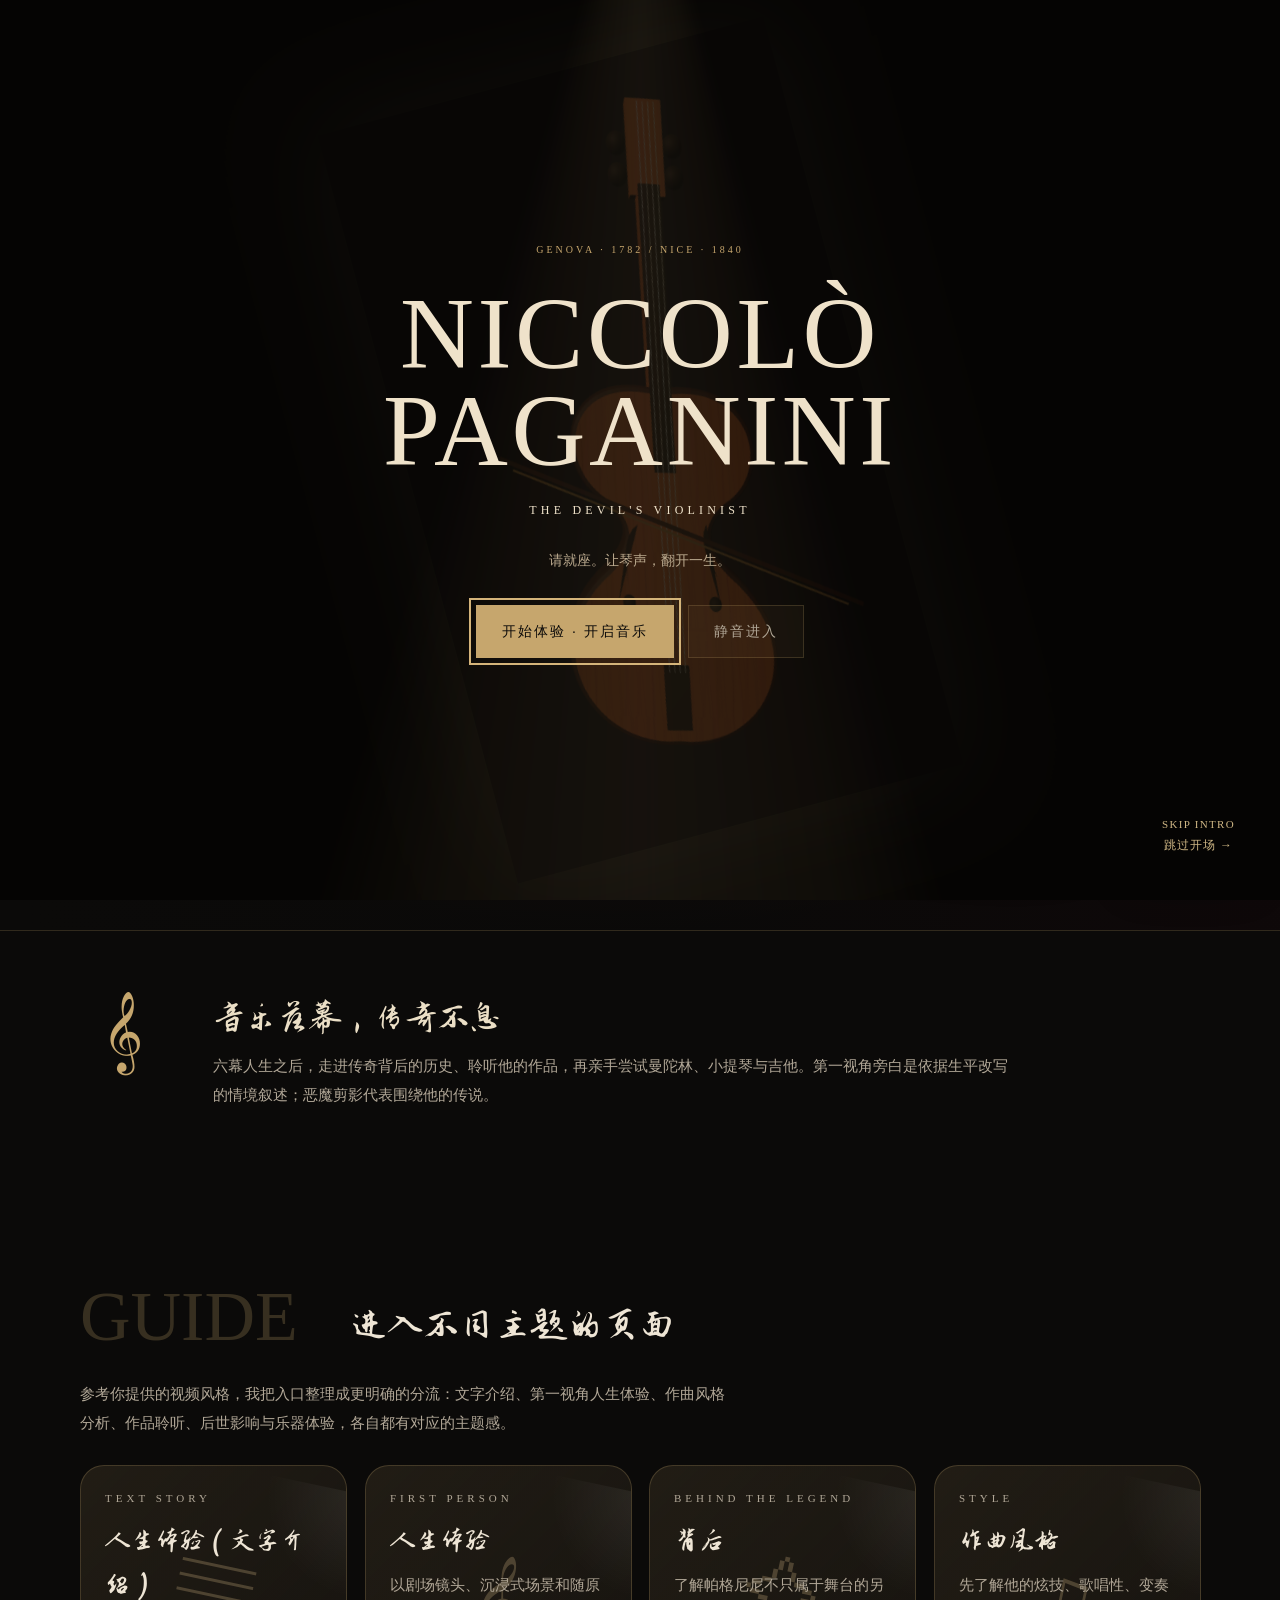
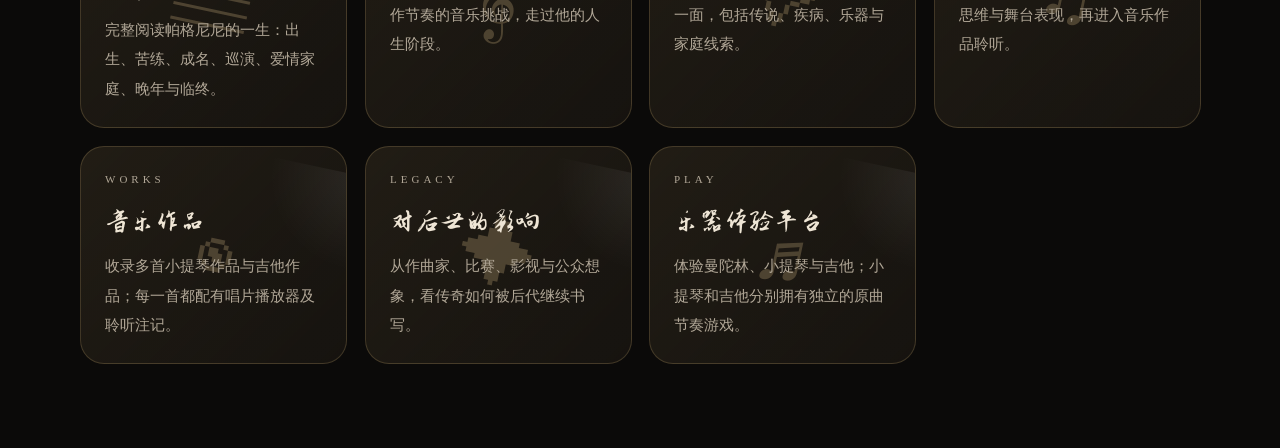
==== commit 18d1a805: "Upgrade Paganini theatre with interactive 3D and synchronized music games" ====
--- a/index.html
+++ b/index.html
@@ -2571,6 +2571,8 @@
 @media(prefers-reduced-motion:reduce){.portal-card,.portal-card::before,.portal-card::after{animation:none!important;transition:none!important}}
 
 </style>
+
+<link rel="stylesheet" href="assets/css/theatre-shell.css">
 </head>
 
 <body data-page="cover" data-enter="score">
@@ -2607,7 +2609,7 @@
   </header>
 <a
   class="home-corner"
-  href="../../index.html"
+  href="index.html"
   data-transition="score"
 >
   ↶ 返回首页
@@ -2724,7 +2726,7 @@
     ></audio>
 
     <section
-      class="opening-overlay"
+      class="legacy-opening-overlay"
       hidden
       role="dialog"
       aria-modal="true"
@@ -4134,34 +4136,7 @@
     })();
   </script>
 
-<script>
-(() => {
-'use strict';
-const routes=[['封页','index.html','𝄞','score'],['人生·文字介绍','life/story.html','▤','manuscript'],['人生·沉浸体验','life/begining.html','♟','stage'],['背后','beihou/extra.html','◈','manuscript'],['音乐作品','music/works.html','♫','score'],['作曲风格','music/style.html','♬','violin'],['后世影响','effects/effects.html','✦','legacy'],['乐器体验','instrument/instrument.html','♩','instrument'],['资料与感想','reflection.sumber.html','✎','reflect']];
-const path = decodeURI(location.pathname), isSub=/(?:\/life\/|\/beihou\/|\/music\/|\/effects\/|\/instrument\/)/.test(path), prefix=isSub?'../':'';
-function ownRoute(href){try{const u=new URL(href,location.href);if(u.origin!==location.origin||u.hash && u.pathname===location.pathname)return null;if(!u.pathname.endsWith('.html'))return null;let p=u.pathname;let row=routes.find(r=>p.endsWith('/'+r[1]));if(!row){if(/\/life\/scene\d+\.html$/.test(p))return ['人生·沉浸体验',p,'♟','stage'];return ['下一章节',p,'♫','score'];}return row;}catch{return null}}
-const shell=document.createElement('div');shell.className='cinema-portal';shell.setAttribute('aria-live','polite');shell.setAttribute('aria-label','页面切换');shell.innerHTML='<div class="portal-blur"></div><div class="portal-sheet"></div><div class="portal-symbol"></div><div class="portal-copy"><span class="portal-small">PAGANINI · CHAPTER TRANSITION</span><div class="portal-title"></div><div class="portal-subtitle">请听见下一段旋律</div></div>';document.body.appendChild(shell);
-function activate(row){shell.dataset.theme=row[3];shell.querySelector('.portal-symbol').textContent=row[2];shell.querySelector('.portal-title').textContent=row[0];shell.classList.add('is-active');}
-let leaving=false;
-document.addEventListener('click',e=>{
-  if(e.button!==0||e.ctrlKey||e.metaKey||e.shiftKey||e.altKey)return;
-  const anchor=e.target.closest('a[href]');if(!anchor||anchor.target==='_blank'||anchor.hasAttribute('download'))return;
-  if(anchor.classList.contains('locked-link')||anchor.getAttribute('aria-disabled')==='true'){e.preventDefault();e.stopImmediatePropagation();return;}
-  const row=ownRoute(anchor.getAttribute('href'));
-  if(!row||leaving)return;
-  if(window.matchMedia('(prefers-reduced-motion: reduce)').matches)return;
-  e.preventDefault();e.stopImmediatePropagation();leaving=true;activate(row);
-  try{sessionStorage.setItem('pgn_transition',JSON.stringify({title:row[0],sym:row[2],theme:row[3]}))}catch{}
-  setTimeout(()=>{location.href=anchor.href;},700);
-},true);
-try{const pending=sessionStorage.getItem('pgn_transition');if(pending&&!window.matchMedia('(prefers-reduced-motion: reduce)').matches){sessionStorage.removeItem('pgn_transition');const obj=JSON.parse(pending);activate([obj.title,'',obj.sym,obj.theme]);setTimeout(()=>shell.classList.remove('is-active'),550)}}catch{}
-const bar=document.createElement('div');bar.className='cinema-progress';document.body.appendChild(bar);
-let scrollPending=false;
-window.addEventListener('scroll',()=>{if(scrollPending)return;scrollPending=true;requestAnimationFrame(()=>{let h=Math.max(1,document.documentElement.scrollHeight-window.innerHeight);bar.style.width=Math.min(100,scrollY/h*100)+'%';scrollPending=false;});},{passive:true});
-const watch=document.querySelectorAll('.period,.feature,.track,.portal-card,.cta-inner,.story-interlude,.style-break');
-if('IntersectionObserver' in window){const obs=new IntersectionObserver(entries=>{entries.forEach(entry=>{if(entry.isIntersecting){entry.target.classList.add('in-view');obs.unobserve(entry.target)}})},{rootMargin:'0px 0px -8% 0px',threshold:.06});watch.forEach(el=>{el.classList.add('scroll-reveal-extra');obs.observe(el)})}
-})();
-</script>
+
 <script src="assets/js/floating-directory.js"></script>
 <script>
 (()=>{
@@ -4174,6 +4149,8 @@
  });
 })();
 </script>
+
+<script src="assets/js/theatre-shell.js"></script>
 </body>	
 
 </html>
--- a/assets/css/theatre-shell.css
+++ b/assets/css/theatre-shell.css
@@ -0,0 +1,30 @@
+/* Shared theatre language: brass, parchment, walnut and restrained velvet. */
+:root{--pg-brass:#d4b47a;--pg-parchment:#efe2ca;--pg-walnut:#261b13;--pg-velvet:#4b1421}
+[hidden]{display:none!important}button:focus-visible,a:focus-visible,input:focus-visible,select:focus-visible{outline:2px solid var(--pg-brass);outline-offset:5px}.reduce-motion *,.less-motion *{scroll-behavior:auto!important;animation-duration:.01ms!important;animation-iteration-count:1!important;transition-duration:.01ms!important}.reduce-motion .floating-note,.reduce-motion .cursor-note,.less-motion .floating-note{display:none!important}.pg-reveal{opacity:1;transform:none;transition:opacity .7s,transform .7s}.pg-reading-progress{position:fixed;left:0;top:0;height:2px;background:var(--pg-brass);z-index:100000;pointer-events:none}.pg-shell-notice{position:fixed;bottom:90px;left:50%;transform:translateX(-50%);z-index:2147482000;max-width:min(580px,90vw);background:#211810;color:var(--pg-parchment);border:1px solid var(--pg-brass);border-radius:12px;padding:18px;box-shadow:0 15px 50px #000b}.pg-chapter-gate{min-height:80vh;max-width:820px;margin:auto;padding:150px 30px 80px;color:var(--pg-parchment)}.pg-chapter-gate h1{font-size:clamp(34px,6vw,68px)}.pg-chapter-gate a{margin:20px 15px 0 0}.pg-gated main{display:none!important}
+/* Legacy transition elements never compete with this single navigation owner. */
+.transition,.cinema-portal{display:none!important}.pg-film{position:fixed;inset:0;z-index:2147483000;background:#0c0907;color:var(--pg-parchment);isolation:isolate;overflow:hidden;display:grid;place-items:center;pointer-events:all}.pg-film-scene{position:absolute;inset:0;perspective:1000px;display:grid;place-items:center}.pg-film-scene>div{display:none}.pg-film-copy{z-index:2;text-align:center;text-shadow:0 3px 18px #000;padding:24px}.pg-film-copy small{font:10px/1.7 Georgia,serif;letter-spacing:.35em;color:var(--pg-brass)}.pg-film-copy p{font:clamp(28px,5vw,64px)/1.4 'KaiTi',serif;margin:12px 0}.pg-film-light{position:absolute;inset:0;background:radial-gradient(ellipse at 50% 25%,#d4b47a38,transparent 55%);display:block!important}.pg-film.is-entering{animation:pgFilmReveal .6s both;pointer-events:none}.pg-film.is-running .pg-film-copy{animation:pgFilmTitle .85s both}.pg-curtain{position:absolute;top:0;bottom:0;width:51%;background:repeating-linear-gradient(90deg,#210910 0%,#5a1b2c 9%,#2d0b16 17%);box-shadow:0 0 55px #000;display:none}.pg-curtain.left{left:0;transform-origin:left center}.pg-curtain.right{right:0;transform-origin:right center}.pg-film[data-theme=stage] .pg-curtain{display:block;animation:pgCurtainClose .85s cubic-bezier(.6,0,.2,1) both}.pg-film[data-theme=stage] .pg-curtain.right{--direction:1}.pg-film[data-theme=stage] .pg-curtain.left{--direction:-1}.pg-film[data-theme=stage] .pg-film-scene{animation:pgStageZoom .85s both}.pg-film[data-theme=book] .pg-film-book{display:flex;position:relative;width:min(650px,80vw);height:55vh;transform:rotateX(20deg) rotateZ(-8deg);filter:drop-shadow(0 30px 40px #000);opacity:.65}.pg-book-page{width:50%;padding:50px 15px;box-sizing:border-box;background:repeating-linear-gradient(0deg,#ddccad 0px,#ddccad 25px,#9f87643a 26px,#ddccad 27px);color:#4a3220;font:24px/2 Georgia,serif;text-align:center;border:8px solid #60452e;border-right:1px solid #765d43;box-shadow:inset -10px 0 35px #5c3a2844}.pg-book-page span{font-size:12px}.pg-book-page.turn{transform-origin:left;animation:pgPageTurn .85s ease-in-out both}.pg-film[data-theme=score] .pg-film-score{display:flex;align-items:center;justify-content:space-evenly;width:min(780px,90vw);height:42vh;background:repeating-linear-gradient(transparent 0 27px,#d4b47a88 28px 29px,transparent 30px 34px);color:#ebd6a9;font:60px Georgia;transform:rotate(-8deg);animation:pgScoreZoom .85s both;opacity:.6}.pg-film-score i{font-style:normal;animation:pgNoteReveal .85s both}.pg-film-score i:nth-child(2){animation-delay:.1s}.pg-film-score i:nth-child(3){animation-delay:.2s}.pg-film[data-theme=record] .pg-film-record{display:grid;place-items:center;width:min(60vw,60vh);aspect-ratio:1;border-radius:50%;background:repeating-radial-gradient(#080808 0 3px,#28221b 4px,#090909 5px 8px);border:1px solid #5a4932;box-shadow:0 0 0 2px #000,0 30px 70px #000;animation:pgRecordZoom .85s ease-in both}.pg-film-record b{width:23%;aspect-ratio:1;border-radius:50%;background:#8f4529;display:grid;place-items:center;font:45px Georgia;color:#d8ba83;border:12px solid #bb97635c}.pg-film[data-theme=instrument] .pg-film-instrument{display:block;height:75vh;filter:drop-shadow(0 0 50px #d4b47a44);animation:pgInstrumentTurn .85s both}.pg-film-instrument svg{height:100%;width:100%}.pg-film[data-theme=legacy] .pg-film-portrait{display:block;width:35vw;height:75vh;background-image:var(--portrait);background-size:contain;background-repeat:no-repeat;background-position:center;animation:pgPortraitDissolve .85s both}.pg-film[data-theme=legacy] .pg-film-particles{display:block;position:absolute;inset:12% 20%}.pg-film-particles i{position:absolute;left:var(--x);top:var(--y);height:4px;width:4px;background:#e9c57f;box-shadow:0 0 12px #d4b47a;border-radius:50%;animation:pgParticles .85s both;animation-delay:var(--d)}
+@keyframes pgFilmTitle{from{opacity:0;transform:translateY(15px)}60%,to{opacity:1;transform:none}}@keyframes pgFilmReveal{from{opacity:1}to{opacity:0;visibility:hidden}}@keyframes pgCurtainClose{from{transform:translateX(calc(var(--direction)*100%))}to{transform:translateX(0)}}@keyframes pgStageZoom{to{transform:scale(1.13)}}@keyframes pgPageTurn{0%{transform:rotateY(-150deg)}100%{transform:rotateY(0)}}@keyframes pgScoreZoom{from{transform:rotate(-12deg) scale(.65);opacity:.2}to{transform:rotate(-4deg) scale(1.25);opacity:.65}}@keyframes pgNoteReveal{from{opacity:0;transform:translateY(-30px)}to{opacity:1;transform:none}}@keyframes pgRecordZoom{from{transform:scale(.3) rotate(-90deg)}to{transform:scale(2.4) rotate(75deg)}}@keyframes pgInstrumentTurn{from{transform:rotateY(-70deg) scale(.4)}to{transform:rotateY(20deg) scale(1.1)}}@keyframes pgPortraitDissolve{0%,25%{opacity:.65;filter:sepia(.6)}to{opacity:.05;filter:blur(14px) sepia(1)}}@keyframes pgParticles{0%{opacity:0;transform:scale(0)}45%{opacity:1}to{opacity:.3;transform:translate(45px,-30px) scale(2)}}
+/* Overture: choice > spotlight > violin > curtains > portrait/title > cover. */
+.pg-overture{position:fixed;inset:0;z-index:2147482500;background:#050403;color:var(--pg-parchment);overflow:hidden;display:grid;place-items:center;isolation:isolate}.pg-overture-stage{position:absolute;inset:0;perspective:900px}.pg-overture-light{position:absolute;inset:-10%;background:conic-gradient(from 155deg at 50% -10%,transparent 0 9deg,#d9b66d28 15deg,#e9c98d40 25deg,#d9b66d28 35deg,transparent 42deg);filter:blur(5px);opacity:.3}.pg-overture-model{position:absolute;inset:7% 32%;opacity:.17;filter:drop-shadow(0 0 50px #d4b47a44);transform:rotate(-15deg);pointer-events:none}.pg-overture-model>svg{height:100%;width:100%}.pg-overture-model.has-webgl>svg{display:none}.pg-overture-model canvas{width:100%;height:100%;display:block}.pg-overture-copy{position:relative;text-align:center;padding:32px;z-index:2}.pg-overture-copy h2{font:clamp(48px,8vw,105px)/.95 Georgia,serif;font-weight:400;letter-spacing:.035em;margin:28px 0 20px}.pg-overture-copy .eyebrow{font:10px/1.5 Georgia,serif;letter-spacing:.3em;color:#c6a66d}.pg-overture-subtitle{letter-spacing:.35em;font:12px/1.8 Georgia,serif}.pg-overture-invitation{font-size:14px;color:#baa98e;margin:26px 0}.pg-overture-choices{display:flex;justify-content:center;gap:14px;flex-wrap:wrap;margin-top:30px}.pg-intro-skip{position:absolute;right:30px;bottom:30px;z-index:3;border:0;background:transparent;color:#cfb785;letter-spacing:.12em;font:11px/1.8 Georgia,serif;cursor:pointer;padding:15px}.pg-intro-skip span{display:block;font:12px/1.7 sans-serif;letter-spacing:.08em}.pg-overture-curtain{position:absolute;top:0;bottom:0;width:51%;opacity:0;background:repeating-linear-gradient(90deg,#1c080e 0,#521729 10%,#240a13 20%);box-shadow:0 0 40px #000;z-index:1}.pg-overture-curtain.left{left:0;--direction:-1}.pg-overture-curtain.right{right:0;--direction:1}.pg-overture-portrait{position:absolute;inset:5% 25%;background:var(--portrait) center 25%/contain no-repeat;opacity:0;mask-image:linear-gradient(transparent,#000 15%,#000 60%,transparent)}.pg-overture.is-playing .pg-overture-choices,.pg-overture.is-playing .pg-overture-invitation{visibility:hidden}.pg-overture.is-playing .pg-overture-light{animation:pgOpeningLight 7.2s both}.pg-overture.is-playing .pg-overture-model{animation:pgOpeningModel 7.2s both}.pg-overture.is-playing .pg-overture-curtain{animation:pgOpeningCurtain 7.2s both}.pg-overture.is-playing .pg-overture-portrait{animation:pgOpeningPortrait 7.2s both}.pg-overture.is-playing .pg-overture-copy{animation:pgOpeningTitle 7.2s both}
+@keyframes pgOpeningLight{0%{opacity:0;transform:scaleX(.2)}30%{opacity:1;transform:scaleX(1)}to{opacity:.3}}@keyframes pgOpeningModel{0%{opacity:0;transform:scale(.6) rotate(-18deg)}15%{opacity:.8}38%{opacity:1;transform:scale(1.25) rotate(-5deg)}57%,100%{opacity:0;transform:scale(1.6)}}@keyframes pgOpeningCurtain{0%,30%{opacity:0;transform:none}40%{opacity:1;transform:none}70%,to{opacity:1;transform:translateX(calc(var(--direction)*102%))}}@keyframes pgOpeningPortrait{0%,50%{opacity:0;transform:scale(.95)}80%{opacity:.7;transform:scale(1)}to{opacity:.2;transform:scale(1.04)}}@keyframes pgOpeningTitle{0%,50%{opacity:0;transform:translateY(15px) scale(1.1)}70%,90%{opacity:1;transform:none}to{opacity:0;transform:scale(.85)}}
+.portal-card{overflow:hidden}.portal-card:hover h3,.portal-card:focus-visible h3{color:#f0ce93}.portal-card[href*="story"]::after{content:'▤'}.portal-card[href*="begining"]::after{content:'𝄞'}.portal-card[href*="works"]::after{content:'◉'}.portal-card[href*="instrument"]::after{content:'♬'}.portal-card[href*="style"]::after{content:'♫'}.portal-card[href*="effects"]::after{content:'✦'}
+@media(max-width:650px){.pg-overture-copy h2{font-size:55px}.pg-overture-copy{padding:22px}.pg-overture-choices{flex-direction:column}.pg-overture-model{inset:8% 15%}.pg-overture-subtitle{font-size:10px;letter-spacing:.18em}.pg-intro-skip{bottom:15px;right:15px}.pg-film-copy p{font-size:32px}.pg-book-page{padding:45px 3px;font-size:15px}.pg-film[data-theme=legacy] .pg-film-portrait{width:75vw}.pg-overture-portrait{inset:10% 5%}}
+@media(prefers-reduced-motion:reduce){.pg-film *,.pg-overture *{animation:none!important;transition:none!important}.pg-reveal{opacity:1;transform:none}.pg-film.is-entering{display:none}.portal-card:hover{transform:none}}
+
+/* Small screens retain every control, record and paragraph within the viewport. */
+@media(max-width:650px){
+ .site-header{width:100%;max-width:100vw;gap:8px}
+ .wordmark{min-width:0;gap:8px;font-size:13px;letter-spacing:2px}
+ .wordmark small{display:block;font-size:8px;letter-spacing:1.5px}
+ .header-actions{flex-shrink:0;gap:4px}
+ .cover-copy .intro{width:auto;max-width:100%}
+ .track{grid-template-columns:minmax(0,1fr);gap:48px;padding-block:32px}
+ .track .record-button{justify-self:center}
+ .track-info{min-width:0}
+ .track h2{font-size:clamp(24px,7vw,36px);overflow-wrap:anywhere}
+ .track-controls{flex-wrap:wrap;gap:12px}
+ .track-progress{min-width:0;flex-basis:100%;width:100%;max-width:100%}
+ .practice-controls{flex-wrap:wrap;gap:14px}
+ .practice-caption{min-width:0;flex-basis:100%;order:1}
+ .practice-controls .btn{flex:1;white-space:normal}
+}
